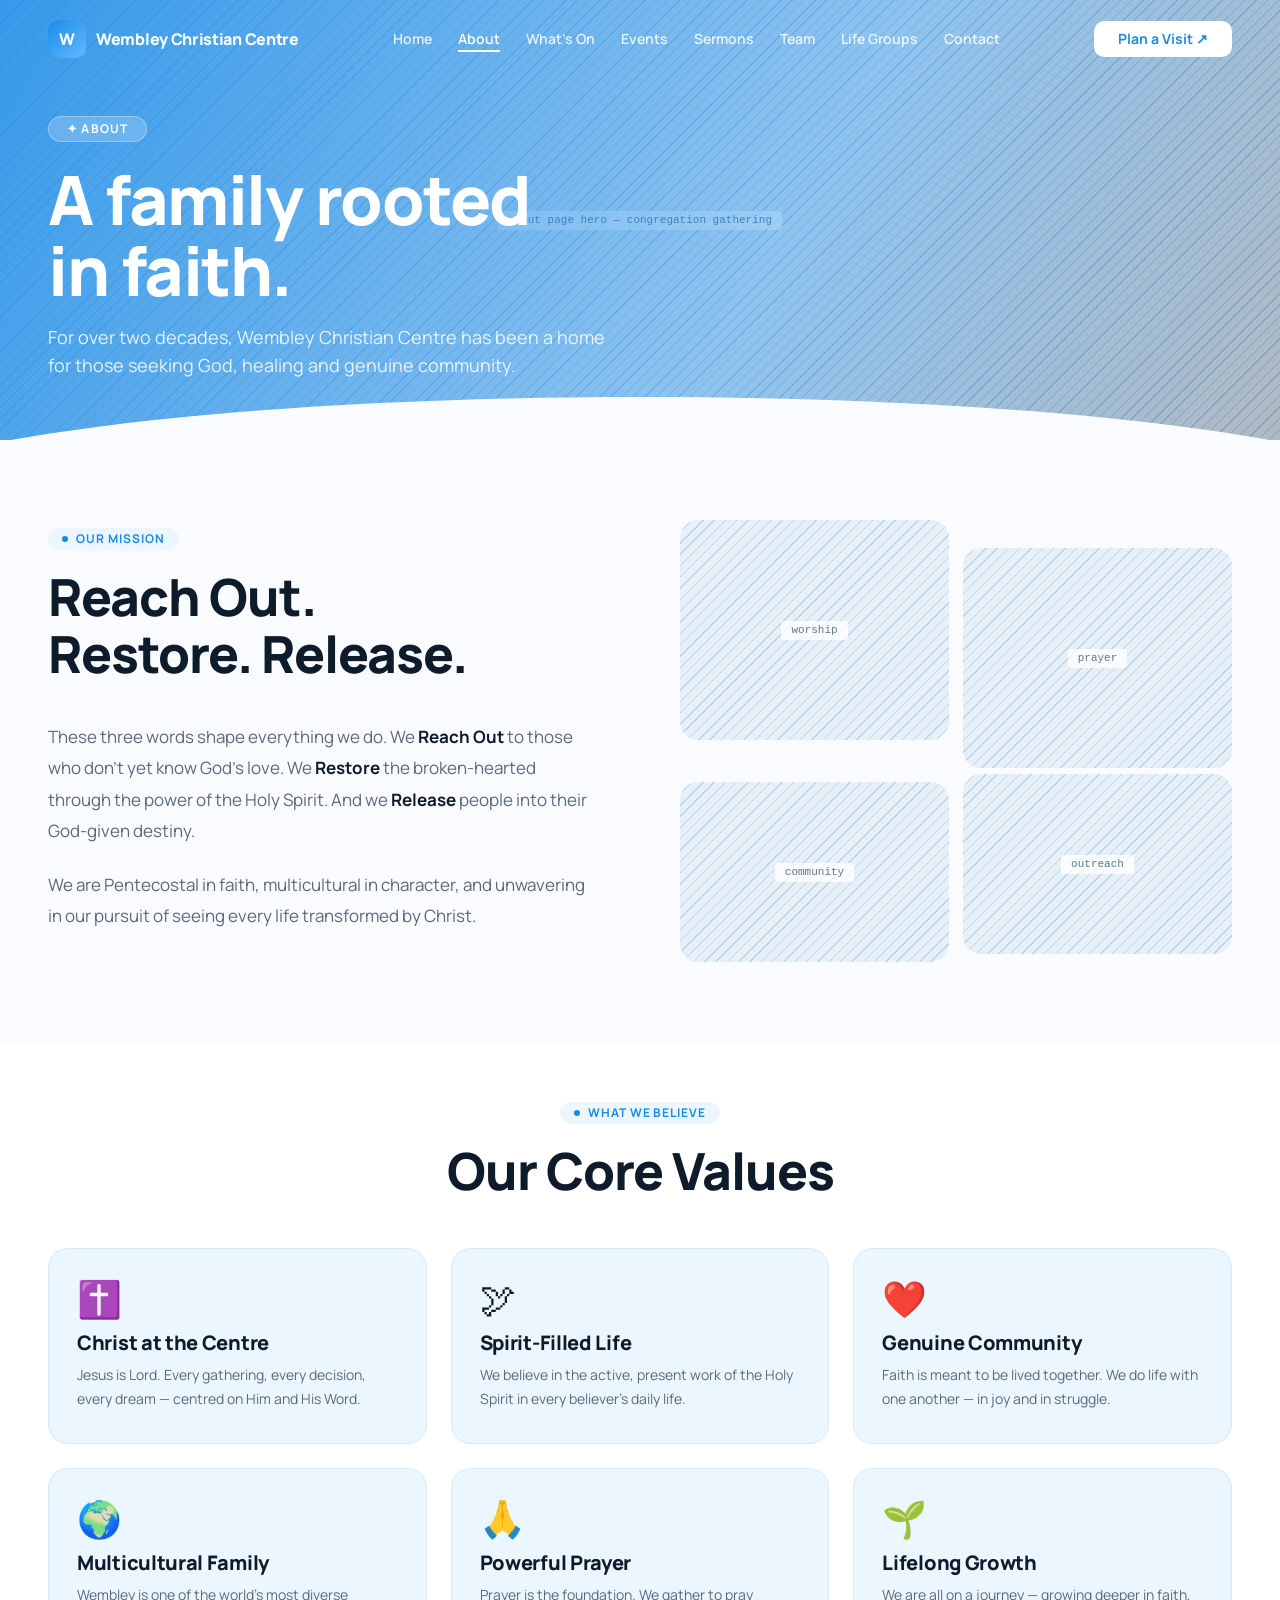
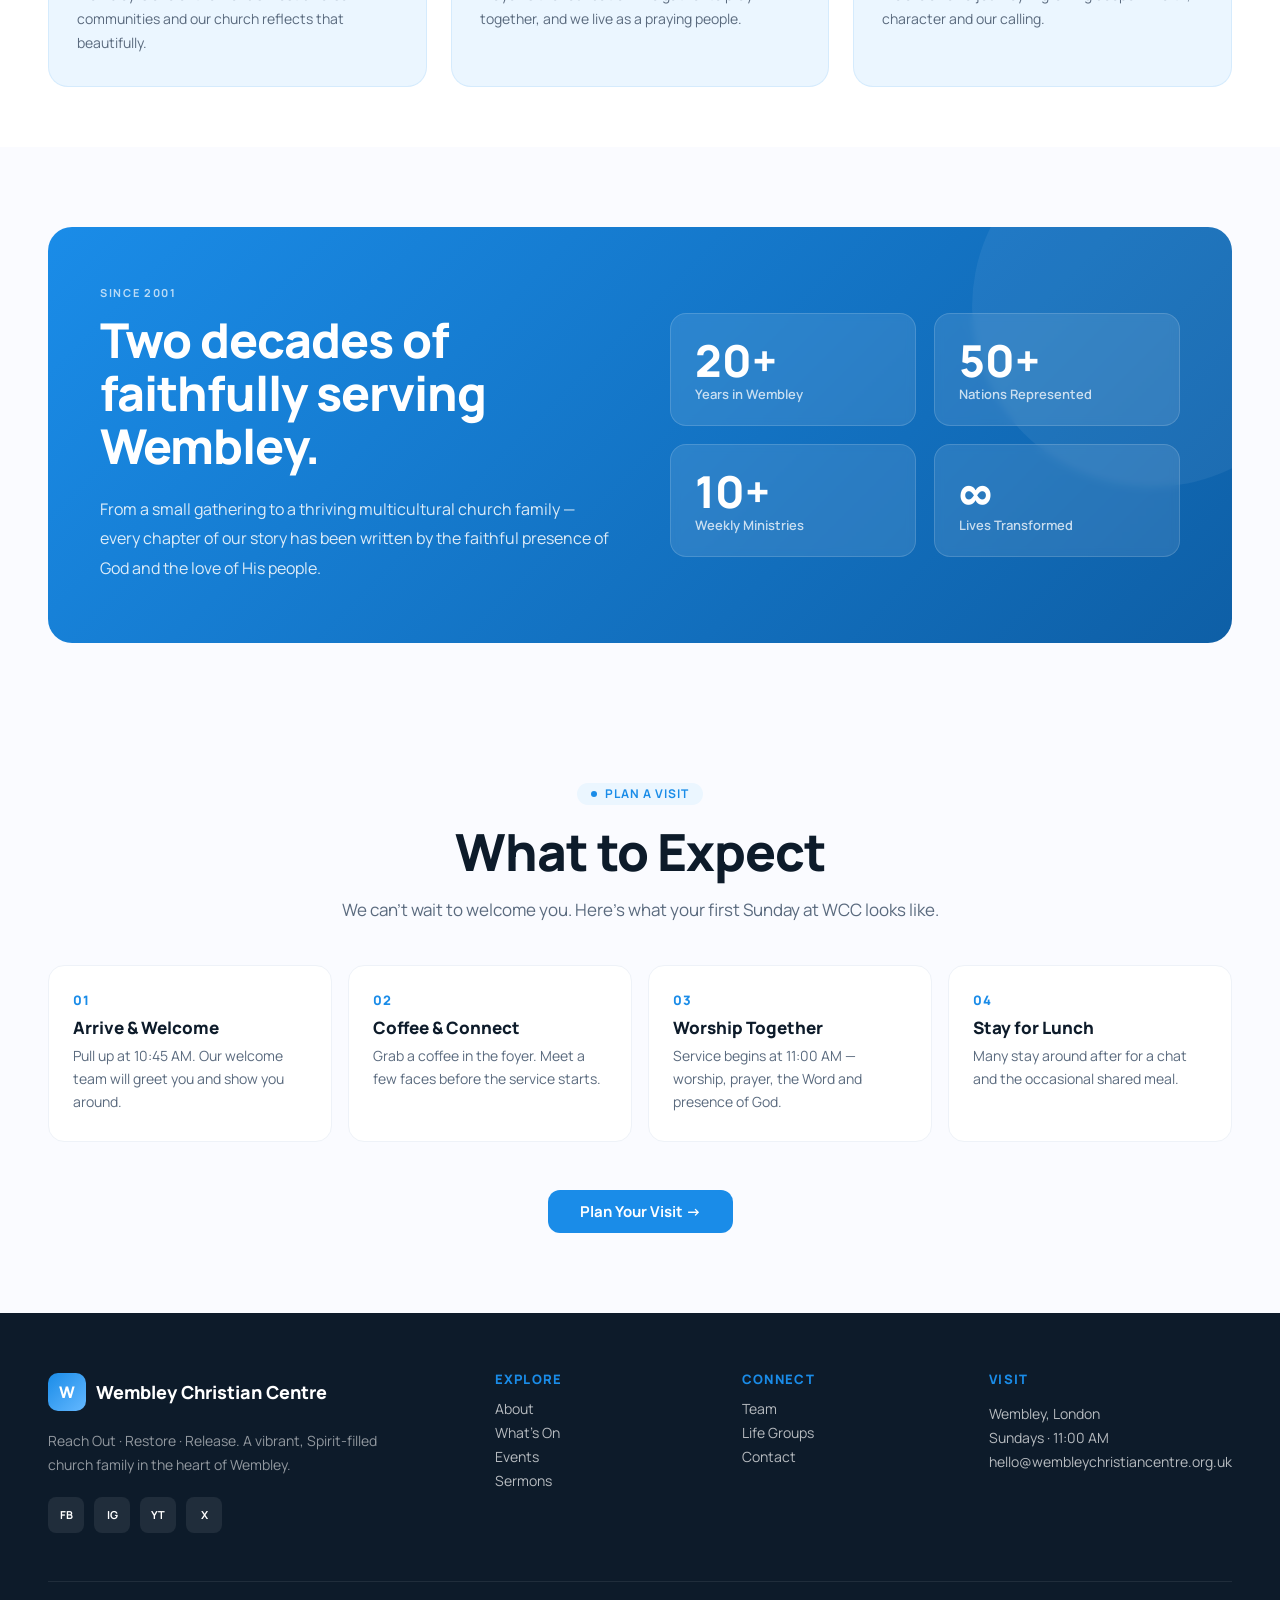
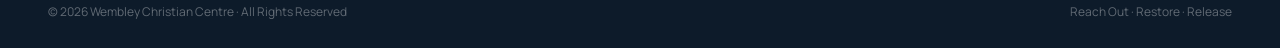
==== wcc-site/about.html @ 2cfce7b0 "Add full WCC website — 8-page static site (Design B Sunrise) Pure HTML/CSS implementation of the Wem" ====
<!DOCTYPE html>
<html lang="en">
<head>
  <meta charset="UTF-8">
  <meta name="viewport" content="width=device-width, initial-scale=1.0">
  <title>About — Wembley Christian Centre</title>
  <link rel="preconnect" href="https://fonts.googleapis.com">
  <link rel="preconnect" href="https://fonts.gstatic.com" crossorigin>
  <link href="https://fonts.googleapis.com/css2?family=Manrope:wght@300;400;500;600;700;800;900&display=swap" rel="stylesheet">
  <link rel="stylesheet" href="shared.css">
  <style>
    /* Mission */
    .mission { padding: 80px 48px; max-width: 1280px; margin: 0 auto; display: grid; grid-template-columns: 1fr 1fr; gap: 80px; align-items: center; }
    .mission__body { font-size: 17px; color: var(--muted); line-height: 1.85; margin-bottom: 22px; }
    .mission__body strong { color: var(--dark); }
    .mission__photos { display: grid; grid-template-columns: 1fr 1fr; gap: 14px; }

    /* Values */
    .values { padding: 60px 48px; background: #fff; }
    .values__inner { max-width: 1280px; margin: 0 auto; }
    .values__grid { display: grid; grid-template-columns: repeat(3, 1fr); gap: 24px; margin-top: 50px; }
    .value-card { background: var(--blue-soft); border-radius: 20px; padding: 32px 28px; border: 1px solid rgba(26,140,232,0.1); }
    .value-card__icon { font-size: 36px; margin-bottom: 16px; }
    .value-card__title { font-size: 20px; font-weight: 800; color: var(--dark); margin-bottom: 10px; letter-spacing: -0.3px; }
    .value-card__desc { font-size: 14px; color: var(--muted); line-height: 1.7; }

    /* Stats */
    .stats { padding: 80px 48px; max-width: 1280px; margin: 0 auto; }
    .stats__card {
      background: linear-gradient(135deg, var(--blue) 0%, var(--blue-dark) 100%);
      border-radius: 24px; padding: 60px 52px; color: #fff; position: relative; overflow: hidden;
    }
    .stats__card::before {
      content: ''; position: absolute; top: -100px; right: -100px;
      width: 360px; height: 360px; border-radius: 50%; background: rgba(255,255,255,0.06);
    }
    .stats__inner { position: relative; display: grid; grid-template-columns: 1fr 1fr; gap: 60px; align-items: center; }
    .stats__since { font-size: 11px; font-weight: 700; letter-spacing: 0.15em; text-transform: uppercase; opacity: 0.7; margin-bottom: 16px; }
    .stats__h2 { font-size: clamp(32px, 4vw, 48px); font-weight: 800; line-height: 1.1; letter-spacing: -1px; margin-bottom: 22px; }
    .stats__body { font-size: 16px; opacity: 0.85; line-height: 1.85; }
    .stats__grid { display: grid; grid-template-columns: 1fr 1fr; gap: 18px; }
    .stat-box { background: rgba(255,255,255,0.1); border-radius: 16px; padding: 24px; border: 1px solid rgba(255,255,255,0.15); backdrop-filter: blur(4px); }
    .stat-box__num { font-size: 44px; font-weight: 900; line-height: 1; margin-bottom: 6px; }
    .stat-box__label { font-size: 13px; opacity: 0.75; font-weight: 600; }

    /* What to Expect */
    .expect { padding: 60px 48px 80px; max-width: 1280px; margin: 0 auto; }
    .expect__grid { display: grid; grid-template-columns: repeat(4, 1fr); gap: 16px; margin-top: 40px; }
    .expect-card { background: #fff; border-radius: 16px; padding: 28px 24px; border: 1px solid #EEF2F8; }
    .expect-card__step { font-size: 13px; font-weight: 800; color: var(--blue); letter-spacing: 0.1em; margin-bottom: 12px; }
    .expect-card__title { font-size: 17px; font-weight: 800; color: var(--dark); margin-bottom: 8px; }
    .expect-card__desc { font-size: 14px; color: var(--muted); line-height: 1.65; }
    .expect__cta { text-align: center; margin-top: 48px; }

    @media (max-width: 1024px) {
      .mission { grid-template-columns: 1fr; gap: 48px; }
      .stats__inner { grid-template-columns: 1fr; gap: 40px; }
      .values__grid { grid-template-columns: 1fr 1fr; }
      .expect__grid { grid-template-columns: 1fr 1fr; }
    }
    @media (max-width: 768px) {
      .mission, .stats, .expect { padding: 48px 24px; }
      .values { padding: 48px 24px; }
      .values__grid { grid-template-columns: 1fr; }
      .stats__card { padding: 36px 28px; }
      .expect__grid { grid-template-columns: 1fr; }
    }
  </style>
</head>
<body>

<!-- PAGE HERO -->
<section class="page-hero">
  <div class="img-placeholder page-hero__bg" style="background-image: repeating-linear-gradient(135deg,#a8c8e6 0,#a8c8e6 1px,#dce8f3 0,#dce8f3 8px);">
    <span>about page hero — congregation gathering</span>
  </div>
  <div class="page-hero__overlay"></div>
  <nav class="nav">
    <a href="index.html" class="nav__logo">
      <div class="nav__logo-mark"><span>W</span></div>
      <span class="nav__logo-name">Wembley Christian Centre</span>
    </a>
    <ul class="nav__links">
      <li><a href="index.html">Home</a></li>
      <li><a href="about.html" class="active">About</a></li>
      <li><a href="services.html">What's On</a></li>
      <li><a href="events.html">Events</a></li>
      <li><a href="sermons.html">Sermons</a></li>
      <li><a href="team.html">Team</a></li>
      <li><a href="life-groups.html">Life Groups</a></li>
      <li><a href="contact.html">Contact</a></li>
    </ul>
    <a href="services.html" class="nav__cta">Plan a Visit ↗</a>
  </nav>
  <div class="page-hero__content">
    <div class="page-hero__badge">✦ About</div>
    <h1 class="page-hero__h1">A family rooted<br>in faith.</h1>
    <p class="page-hero__sub">For over two decades, Wembley Christian Centre has been a home for those seeking God, healing and genuine community.</p>
  </div>
  <div class="curve-divider">
    <svg viewBox="0 0 1280 60" preserveAspectRatio="none"><path d="M0,60 C320,0 960,0 1280,60 L1280,60 L0,60Z" fill="#FAFBFF"/></svg>
  </div>
</section>

<!-- MISSION -->
<section class="mission">
  <div>
    <div class="section-head">
      <div class="section-head__kicker">
        <div class="section-head__kicker-dot"></div>
        <span class="section-head__kicker-text">Our Mission</span>
      </div>
      <h2 class="section-head__h2">Reach Out.<br>Restore. Release.</h2>
    </div>
    <p class="mission__body">
      These three words shape everything we do. We <strong>Reach Out</strong> to those who don't yet know God's love. We <strong>Restore</strong> the broken-hearted through the power of the Holy Spirit. And we <strong>Release</strong> people into their God-given destiny.
    </p>
    <p class="mission__body">
      We are Pentecostal in faith, multicultural in character, and unwavering in our pursuit of seeing every life transformed by Christ.
    </p>
  </div>
  <div class="mission__photos">
    <div class="img-placeholder" style="height:220px;border-radius:18px;"><span>worship</span></div>
    <div class="img-placeholder" style="height:220px;border-radius:18px;margin-top:28px;"><span>prayer</span></div>
    <div class="img-placeholder" style="height:180px;border-radius:18px;"><span>community</span></div>
    <div class="img-placeholder" style="height:180px;border-radius:18px;margin-top:-8px;"><span>outreach</span></div>
  </div>
</section>

<!-- VALUES -->
<section class="values">
  <div class="values__inner">
    <div class="section-head section-head--center">
      <div class="section-head__kicker">
        <div class="section-head__kicker-dot"></div>
        <span class="section-head__kicker-text">What We Believe</span>
      </div>
      <h2 class="section-head__h2">Our Core Values</h2>
    </div>
    <div class="values__grid">
      <div class="value-card">
        <div class="value-card__icon">✝️</div>
        <div class="value-card__title">Christ at the Centre</div>
        <p class="value-card__desc">Jesus is Lord. Every gathering, every decision, every dream — centred on Him and His Word.</p>
      </div>
      <div class="value-card">
        <div class="value-card__icon">🕊</div>
        <div class="value-card__title">Spirit-Filled Life</div>
        <p class="value-card__desc">We believe in the active, present work of the Holy Spirit in every believer's daily life.</p>
      </div>
      <div class="value-card">
        <div class="value-card__icon">❤️</div>
        <div class="value-card__title">Genuine Community</div>
        <p class="value-card__desc">Faith is meant to be lived together. We do life with one another — in joy and in struggle.</p>
      </div>
      <div class="value-card">
        <div class="value-card__icon">🌍</div>
        <div class="value-card__title">Multicultural Family</div>
        <p class="value-card__desc">Wembley is one of the world's most diverse communities and our church reflects that beautifully.</p>
      </div>
      <div class="value-card">
        <div class="value-card__icon">🙏</div>
        <div class="value-card__title">Powerful Prayer</div>
        <p class="value-card__desc">Prayer is the foundation. We gather to pray together, and we live as a praying people.</p>
      </div>
      <div class="value-card">
        <div class="value-card__icon">🌱</div>
        <div class="value-card__title">Lifelong Growth</div>
        <p class="value-card__desc">We are all on a journey — growing deeper in faith, character and our calling.</p>
      </div>
    </div>
  </div>
</section>

<!-- STATS / HISTORY -->
<section class="stats">
  <div class="stats__card">
    <div class="stats__inner">
      <div>
        <div class="stats__since">Since 2001</div>
        <h2 class="stats__h2">Two decades of faithfully serving Wembley.</h2>
        <p class="stats__body">From a small gathering to a thriving multicultural church family — every chapter of our story has been written by the faithful presence of God and the love of His people.</p>
      </div>
      <div class="stats__grid">
        <div class="stat-box">
          <div class="stat-box__num">20+</div>
          <div class="stat-box__label">Years in Wembley</div>
        </div>
        <div class="stat-box">
          <div class="stat-box__num">50+</div>
          <div class="stat-box__label">Nations Represented</div>
        </div>
        <div class="stat-box">
          <div class="stat-box__num">10+</div>
          <div class="stat-box__label">Weekly Ministries</div>
        </div>
        <div class="stat-box">
          <div class="stat-box__num">∞</div>
          <div class="stat-box__label">Lives Transformed</div>
        </div>
      </div>
    </div>
  </div>
</section>

<!-- WHAT TO EXPECT -->
<section class="expect">
  <div class="section-head section-head--center">
    <div class="section-head__kicker">
      <div class="section-head__kicker-dot"></div>
      <span class="section-head__kicker-text">Plan a Visit</span>
    </div>
    <h2 class="section-head__h2">What to Expect</h2>
    <p class="section-head__subtitle">We can't wait to welcome you. Here's what your first Sunday at WCC looks like.</p>
  </div>
  <div class="expect__grid">
    <div class="expect-card">
      <div class="expect-card__step">01</div>
      <div class="expect-card__title">Arrive &amp; Welcome</div>
      <p class="expect-card__desc">Pull up at 10:45 AM. Our welcome team will greet you and show you around.</p>
    </div>
    <div class="expect-card">
      <div class="expect-card__step">02</div>
      <div class="expect-card__title">Coffee &amp; Connect</div>
      <p class="expect-card__desc">Grab a coffee in the foyer. Meet a few faces before the service starts.</p>
    </div>
    <div class="expect-card">
      <div class="expect-card__step">03</div>
      <div class="expect-card__title">Worship Together</div>
      <p class="expect-card__desc">Service begins at 11:00 AM — worship, prayer, the Word and presence of God.</p>
    </div>
    <div class="expect-card">
      <div class="expect-card__step">04</div>
      <div class="expect-card__title">Stay for Lunch</div>
      <p class="expect-card__desc">Many stay around after for a chat and the occasional shared meal.</p>
    </div>
  </div>
  <div class="expect__cta">
    <a href="contact.html" class="btn-blue" style="font-size:15px;padding:14px 32px;">Plan Your Visit →</a>
  </div>
</section>

<!-- FOOTER -->
<footer class="footer">
  <div class="footer__grid">
    <div>
      <div class="footer__logo">
        <div class="nav__logo-mark"><span>W</span></div>
        <div class="footer__brand">Wembley Christian Centre</div>
      </div>
      <p class="footer__tagline">Reach Out · Restore · Release. A vibrant, Spirit-filled church family in the heart of Wembley.</p>
      <div class="footer__socials">
        <a href="#" class="footer__social">FB</a>
        <a href="#" class="footer__social">IG</a>
        <a href="#" class="footer__social">YT</a>
        <a href="#" class="footer__social">X</a>
      </div>
    </div>
    <div>
      <div class="footer__col-title">Explore</div>
      <a href="about.html" class="footer__col-link">About</a>
      <a href="services.html" class="footer__col-link">What's On</a>
      <a href="events.html" class="footer__col-link">Events</a>
      <a href="sermons.html" class="footer__col-link">Sermons</a>
    </div>
    <div>
      <div class="footer__col-title">Connect</div>
      <a href="team.html" class="footer__col-link">Team</a>
      <a href="life-groups.html" class="footer__col-link">Life Groups</a>
      <a href="contact.html" class="footer__col-link">Contact</a>
    </div>
    <div>
      <div class="footer__col-title">Visit</div>
      <div class="footer__address">Wembley, London<br>Sundays · 11:00 AM<br>hello@wembleychristiancentre.org.uk</div>
    </div>
  </div>
  <div class="footer__bottom">
    <div class="footer__copy">© 2026 Wembley Christian Centre · All Rights Reserved</div>
    <div class="footer__copy">Reach Out · Restore · Release</div>
  </div>
</footer>

</body>
</html>
---- wcc-site/shared.css ----
/* WCC Shared Styles — Design B "Sunrise" */

:root {
  --blue:      #1A8CE8;
  --blue-dark: #0E5FA6;
  --blue-soft: #EBF6FF;
  --orange:    #F07D3A;
  --dark:      #0D1B2A;
  --muted:     #5A6A7E;
  --bg:        #FAFBFF;
  --font:      'Manrope', sans-serif;
}

*, *::before, *::after { margin: 0; padding: 0; box-sizing: border-box; }
html { scroll-behavior: smooth; }
body { background: var(--bg); font-family: var(--font); color: var(--dark); line-height: 1; }
a { color: inherit; text-decoration: none; }
img { display: block; width: 100%; }
input, textarea, select { font-family: inherit; }
input:focus, textarea:focus, select:focus { outline: 2px solid var(--blue); outline-offset: 0; }

/* ── Placeholder image ── */
.img-placeholder {
  width: 100%;
  background: repeating-linear-gradient(135deg, #b8d4ec 0, #b8d4ec 1px, #e8f0f7 0, #e8f0f7 8px);
  display: flex; align-items: center; justify-content: center;
}
.img-placeholder span {
  font-family: monospace; font-size: 11px; color: #5a7a95;
  background: rgba(255,255,255,0.78); padding: 4px 10px; border-radius: 3px;
  pointer-events: none;
}

/* ─────────────────────────────────
   NAV
───────────────────────────────── */
.nav {
  display: flex; justify-content: space-between; align-items: center;
  padding: 20px 48px;
  position: absolute; top: 0; left: 0; right: 0; z-index: 20;
}
.nav__logo { display: flex; align-items: center; gap: 10px; }
.nav__logo-mark {
  width: 38px; height: 38px; border-radius: 10px;
  background: linear-gradient(135deg, var(--blue), #64B8FF);
  display: flex; align-items: center; justify-content: center; flex-shrink: 0;
}
.nav__logo-mark span { color: #fff; font-weight: 900; font-size: 16px; }
.nav__logo-name { font-size: 16px; font-weight: 800; color: #fff; letter-spacing: -0.3px; }
.nav__links { display: flex; gap: 26px; list-style: none; font-size: 14px; font-weight: 600; }
.nav__links a { color: rgba(255,255,255,0.85); padding-bottom: 2px; border-bottom: 2px solid transparent; }
.nav__links a.active { color: #fff; border-bottom-color: #fff; }
.nav__cta {
  background: #fff; color: var(--blue); border-radius: 10px; padding: 11px 24px;
  font-weight: 700; font-size: 14px; white-space: nowrap; display: inline-block;
}

/* ─────────────────────────────────
   PAGE HERO (non-home pages)
───────────────────────────────── */
.page-hero { position: relative; height: 440px; overflow: hidden; }
.page-hero__bg { position: absolute; inset: 0; height: 100%; }
.page-hero__overlay {
  position: absolute; inset: 0;
  background: linear-gradient(120deg, rgba(26,140,232,0.85) 0%, rgba(26,140,232,0.4) 60%, rgba(0,0,0,0.2) 100%);
}
.page-hero__content {
  position: absolute; inset: 0;
  padding: 96px 48px 40px;
  display: flex; flex-direction: column; justify-content: center;
}
.page-hero__badge {
  background: rgba(255,255,255,0.2); backdrop-filter: blur(8px);
  border-radius: 40px; padding: 6px 18px; width: fit-content; margin-bottom: 22px;
  border: 1px solid rgba(255,255,255,0.3);
  font-size: 12px; font-weight: 700; color: #fff; letter-spacing: 0.1em; text-transform: uppercase;
}
.page-hero__h1 {
  font-size: clamp(40px, 5.5vw, 68px); font-weight: 900; color: #fff;
  line-height: 1.05; letter-spacing: -1.5px; margin-bottom: 16px; max-width: 720px;
}
.page-hero__sub {
  font-size: 18px; color: rgba(255,255,255,0.85); line-height: 1.6; max-width: 560px;
}

/* ─────────────────────────────────
   CURVE DIVIDER
───────────────────────────────── */
.curve-divider { position: absolute; bottom: -2px; left: 0; right: 0; }
.curve-divider svg { width: 100%; height: 60px; display: block; }

/* ─────────────────────────────────
   SECTION HEAD
───────────────────────────────── */
.section-head { margin-bottom: 40px; }
.section-head--center { text-align: center; }
.section-head__kicker {
  display: inline-flex; align-items: center; gap: 8px;
  background: var(--blue-soft); border-radius: 40px; padding: 5px 14px; margin-bottom: 18px;
}
.section-head__kicker-dot { width: 6px; height: 6px; border-radius: 50%; background: var(--blue); }
.section-head__kicker-text {
  font-size: 12px; font-weight: 700; color: var(--blue); letter-spacing: 0.08em; text-transform: uppercase;
}
.section-head__h2 {
  font-size: clamp(32px, 4vw, 52px); font-weight: 800;
  line-height: 1.1; letter-spacing: -1px; color: var(--dark);
}
.section-head__subtitle {
  font-size: 17px; color: var(--muted); line-height: 1.7; max-width: 600px; margin-top: 16px;
}
.section-head--center .section-head__subtitle { margin-left: auto; margin-right: auto; }

/* ─────────────────────────────────
   BUTTONS
───────────────────────────────── */
.btn-blue {
  background: var(--blue); color: #fff; border-radius: 12px; padding: 14px 30px;
  font-family: var(--font); font-weight: 700; font-size: 14px; display: inline-block; cursor: pointer;
  border: none;
}
.btn-blue:hover { background: var(--blue-dark); }
.btn-white {
  background: #fff; color: var(--blue); border-radius: 12px; padding: 16px 34px;
  font-family: var(--font); font-weight: 800; font-size: 15px; display: inline-block; cursor: pointer;
}
.btn-ghost {
  background: rgba(255,255,255,0.12); color: #fff;
  border: 1.5px solid rgba(255,255,255,0.4); border-radius: 12px; padding: 16px 30px;
  font-family: var(--font); font-weight: 700; font-size: 15px;
  backdrop-filter: blur(6px); display: inline-block; cursor: pointer;
}
.btn-outline {
  background: #fff; color: var(--blue);
  border: 1.5px solid rgba(26,140,232,0.3); border-radius: 12px; padding: 14px 28px;
  font-family: var(--font); font-weight: 700; font-size: 14px; display: inline-block; cursor: pointer;
}
.btn-soft {
  background: var(--blue-soft); color: var(--blue); border: none; border-radius: 12px;
  padding: 13px 24px; font-family: var(--font); font-weight: 700; font-size: 14px;
  display: inline-block; cursor: pointer;
}

/* ─────────────────────────────────
   FOOTER
───────────────────────────────── */
.footer { background: var(--dark); color: #fff; padding: 60px 48px 30px; }
.footer__grid {
  display: grid; grid-template-columns: 2fr 1fr 1fr 1fr; gap: 48px; margin-bottom: 48px;
}
.footer__logo { display: flex; align-items: center; gap: 10px; margin-bottom: 18px; }
.footer__brand { font-size: 18px; font-weight: 800; }
.footer__tagline {
  font-size: 14px; color: rgba(255,255,255,0.55); line-height: 1.7; max-width: 360px; margin-bottom: 20px;
}
.footer__socials { display: flex; gap: 10px; }
.footer__social {
  width: 36px; height: 36px; border-radius: 8px; background: rgba(255,255,255,0.08);
  display: flex; align-items: center; justify-content: center;
  font-size: 11px; font-weight: 700; cursor: pointer; color: #fff;
}
.footer__social:hover { background: rgba(255,255,255,0.16); }
.footer__col-title {
  font-size: 13px; font-weight: 800; letter-spacing: 0.1em;
  text-transform: uppercase; color: var(--blue); margin-bottom: 16px;
}
.footer__col-link { display: block; font-size: 14px; color: rgba(255,255,255,0.7); margin-bottom: 10px; }
.footer__col-link:hover { color: #fff; }
.footer__address { font-size: 14px; color: rgba(255,255,255,0.7); line-height: 1.7; }
.footer__bottom {
  border-top: 1px solid rgba(255,255,255,0.08); padding-top: 24px;
  display: flex; justify-content: space-between; align-items: center;
}
.footer__copy { font-size: 12px; color: rgba(255,255,255,0.35); }

/* ─────────────────────────────────
   PILL FILTER BUTTONS
───────────────────────────────── */
.filter-bar { display: flex; gap: 10px; flex-wrap: wrap; }
.filter-btn {
  background: #fff; color: var(--muted);
  border: 1.5px solid #E0E8F2; border-radius: 50px;
  padding: 9px 20px; font-family: var(--font); font-weight: 700; font-size: 13px; cursor: pointer;
  transition: all 0.15s;
}
.filter-btn.active, .filter-btn:hover {
  background: var(--blue); color: #fff; border-color: var(--blue);
}

/* ─────────────────────────────────
   RESPONSIVE
───────────────────────────────── */
@media (max-width: 1024px) {
  .footer__grid { grid-template-columns: 1fr 1fr; gap: 32px; }
}
@media (max-width: 768px) {
  .nav { padding: 16px 24px; }
  .nav__links, .nav__cta { display: none; }
  .page-hero { height: 380px; }
  .page-hero__content { padding: 80px 24px 32px; }
  .footer { padding: 48px 24px 24px; }
  .footer__grid { grid-template-columns: 1fr; gap: 28px; }
  .footer__bottom { flex-direction: column; gap: 8px; text-align: center; }
}
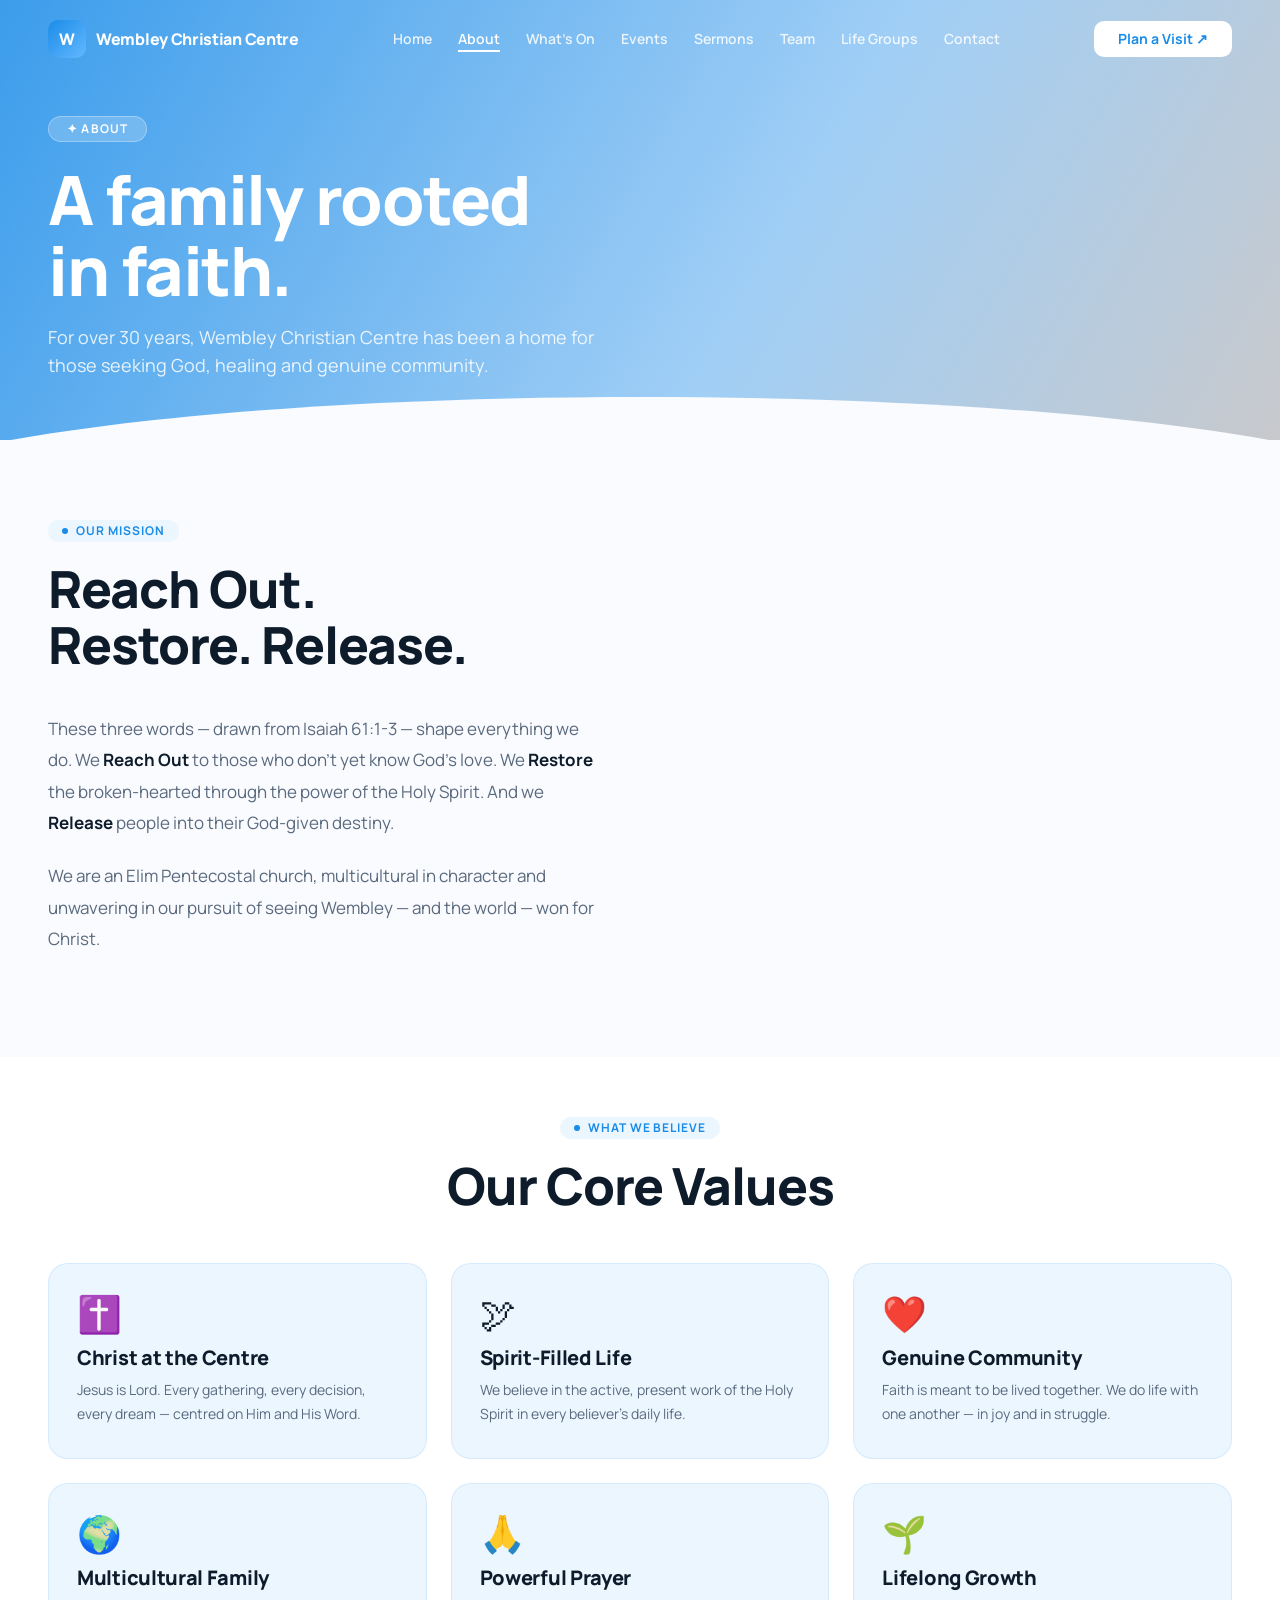
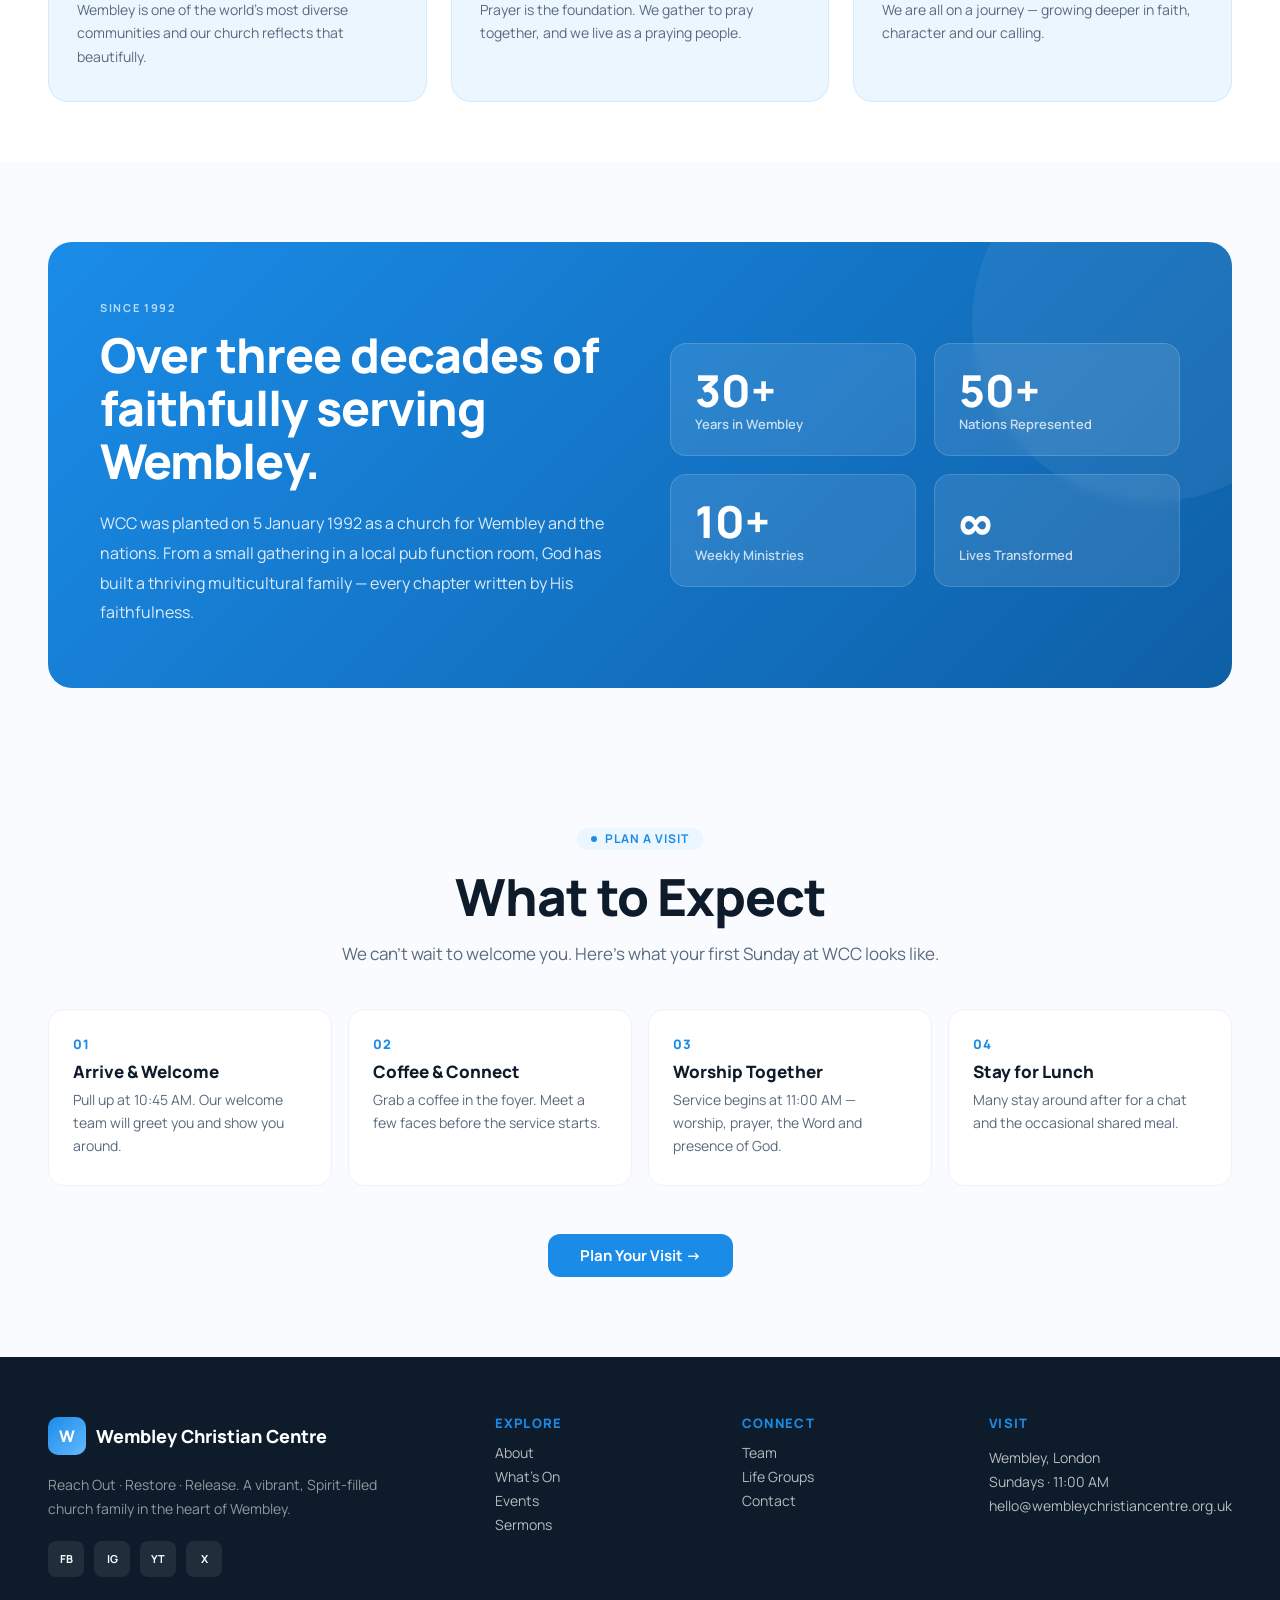
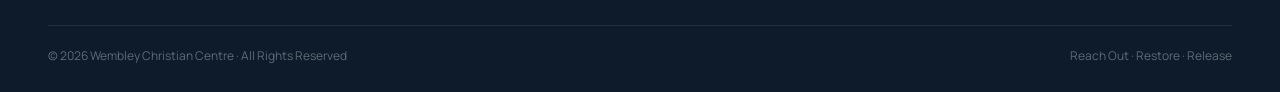
==== commit ba1dfd27: "Replace all placeholder content with real WCC images and text - Swap in real photos from wembleychri" ====
--- a/wcc-site/about.html
+++ b/wcc-site/about.html
@@ -71,9 +71,7 @@
 
 <!-- PAGE HERO -->
 <section class="page-hero">
-  <div class="img-placeholder page-hero__bg" style="background-image: repeating-linear-gradient(135deg,#a8c8e6 0,#a8c8e6 1px,#dce8f3 0,#dce8f3 8px);">
-    <span>about page hero — congregation gathering</span>
-  </div>
+  <div class="page-hero__bg" style="background:url('http://wembleychristiancentre.org.uk/wp-content/uploads/2015/01/restore2.png') center/cover no-repeat;"></div>
   <div class="page-hero__overlay"></div>
   <nav class="nav">
     <a href="index.html" class="nav__logo">
@@ -95,7 +93,7 @@
   <div class="page-hero__content">
     <div class="page-hero__badge">✦ About</div>
     <h1 class="page-hero__h1">A family rooted<br>in faith.</h1>
-    <p class="page-hero__sub">For over two decades, Wembley Christian Centre has been a home for those seeking God, healing and genuine community.</p>
+    <p class="page-hero__sub">For over 30 years, Wembley Christian Centre has been a home for those seeking God, healing and genuine community.</p>
   </div>
   <div class="curve-divider">
     <svg viewBox="0 0 1280 60" preserveAspectRatio="none"><path d="M0,60 C320,0 960,0 1280,60 L1280,60 L0,60Z" fill="#FAFBFF"/></svg>
@@ -113,17 +111,17 @@
       <h2 class="section-head__h2">Reach Out.<br>Restore. Release.</h2>
     </div>
     <p class="mission__body">
-      These three words shape everything we do. We <strong>Reach Out</strong> to those who don't yet know God's love. We <strong>Restore</strong> the broken-hearted through the power of the Holy Spirit. And we <strong>Release</strong> people into their God-given destiny.
+      These three words — drawn from Isaiah 61:1-3 — shape everything we do. We <strong>Reach Out</strong> to those who don't yet know God's love. We <strong>Restore</strong> the broken-hearted through the power of the Holy Spirit. And we <strong>Release</strong> people into their God-given destiny.
     </p>
     <p class="mission__body">
-      We are Pentecostal in faith, multicultural in character, and unwavering in our pursuit of seeing every life transformed by Christ.
+      We are an Elim Pentecostal church, multicultural in character and unwavering in our pursuit of seeing Wembley — and the world — won for Christ.
     </p>
   </div>
   <div class="mission__photos">
-    <div class="img-placeholder" style="height:220px;border-radius:18px;"><span>worship</span></div>
-    <div class="img-placeholder" style="height:220px;border-radius:18px;margin-top:28px;"><span>prayer</span></div>
-    <div class="img-placeholder" style="height:180px;border-radius:18px;"><span>community</span></div>
-    <div class="img-placeholder" style="height:180px;border-radius:18px;margin-top:-8px;"><span>outreach</span></div>
+    <div style="height:220px;border-radius:18px;background:url('http://wembleychristiancentre.org.uk/wp-content/uploads/2014/11/Reach-Out.png') center/cover no-repeat;"></div>
+    <div style="height:220px;border-radius:18px;margin-top:28px;background:url('http://wembleychristiancentre.org.uk/wp-content/uploads/2015/04/prayer-f11-250x347.jpg') center/cover no-repeat;"></div>
+    <div style="height:180px;border-radius:18px;background:url('http://wembleychristiancentre.org.uk/wp-content/uploads/2017/06/jf.jpg') center/cover no-repeat;"></div>
+    <div style="height:180px;border-radius:18px;margin-top:-8px;background:url('http://wembleychristiancentre.org.uk/wp-content/uploads/2014/11/wembley11.png') center/cover no-repeat;"></div>
   </div>
 </section>
 
@@ -177,13 +175,13 @@
   <div class="stats__card">
     <div class="stats__inner">
       <div>
-        <div class="stats__since">Since 2001</div>
-        <h2 class="stats__h2">Two decades of faithfully serving Wembley.</h2>
-        <p class="stats__body">From a small gathering to a thriving multicultural church family — every chapter of our story has been written by the faithful presence of God and the love of His people.</p>
+        <div class="stats__since">Since 1992</div>
+        <h2 class="stats__h2">Over three decades of faithfully serving Wembley.</h2>
+        <p class="stats__body">WCC was planted on 5 January 1992 as a church for Wembley and the nations. From a small gathering in a local pub function room, God has built a thriving multicultural family — every chapter written by His faithfulness.</p>
       </div>
       <div class="stats__grid">
         <div class="stat-box">
-          <div class="stat-box__num">20+</div>
+          <div class="stat-box__num">30+</div>
           <div class="stat-box__label">Years in Wembley</div>
         </div>
         <div class="stat-box">
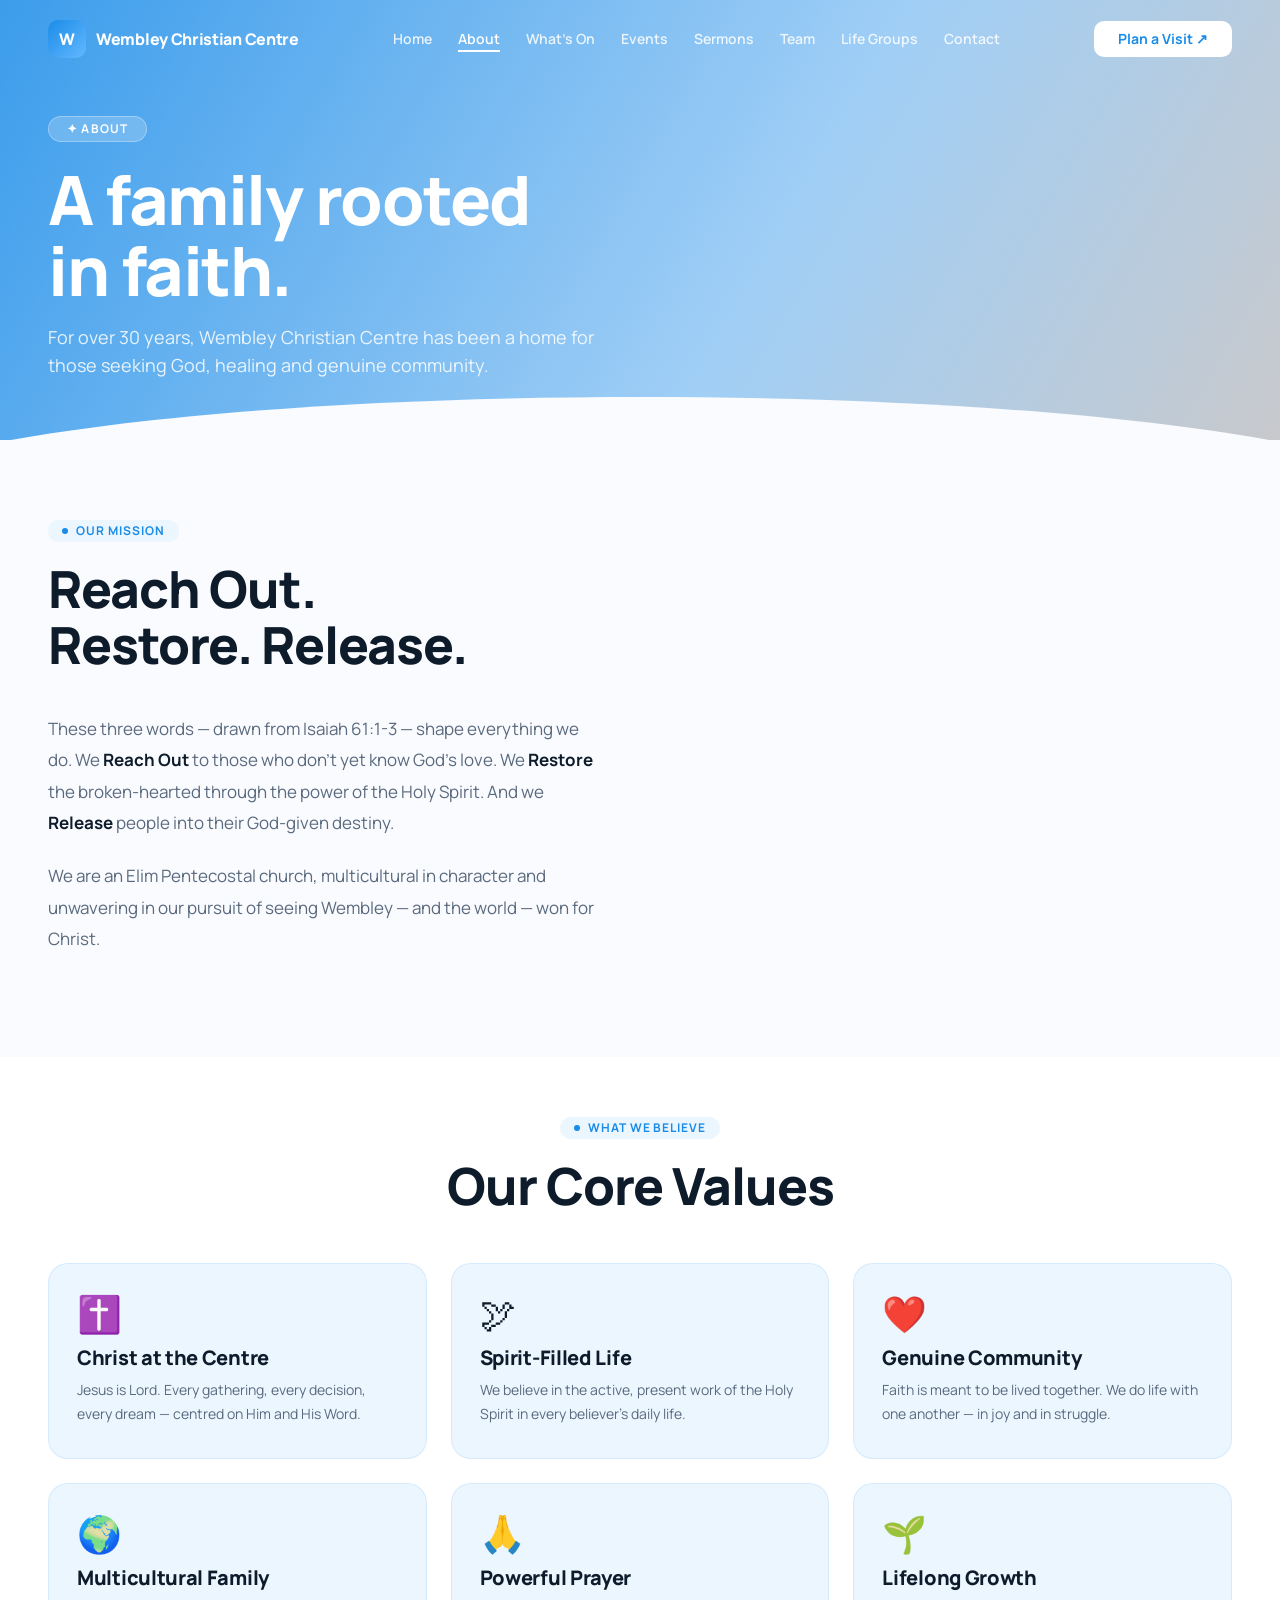
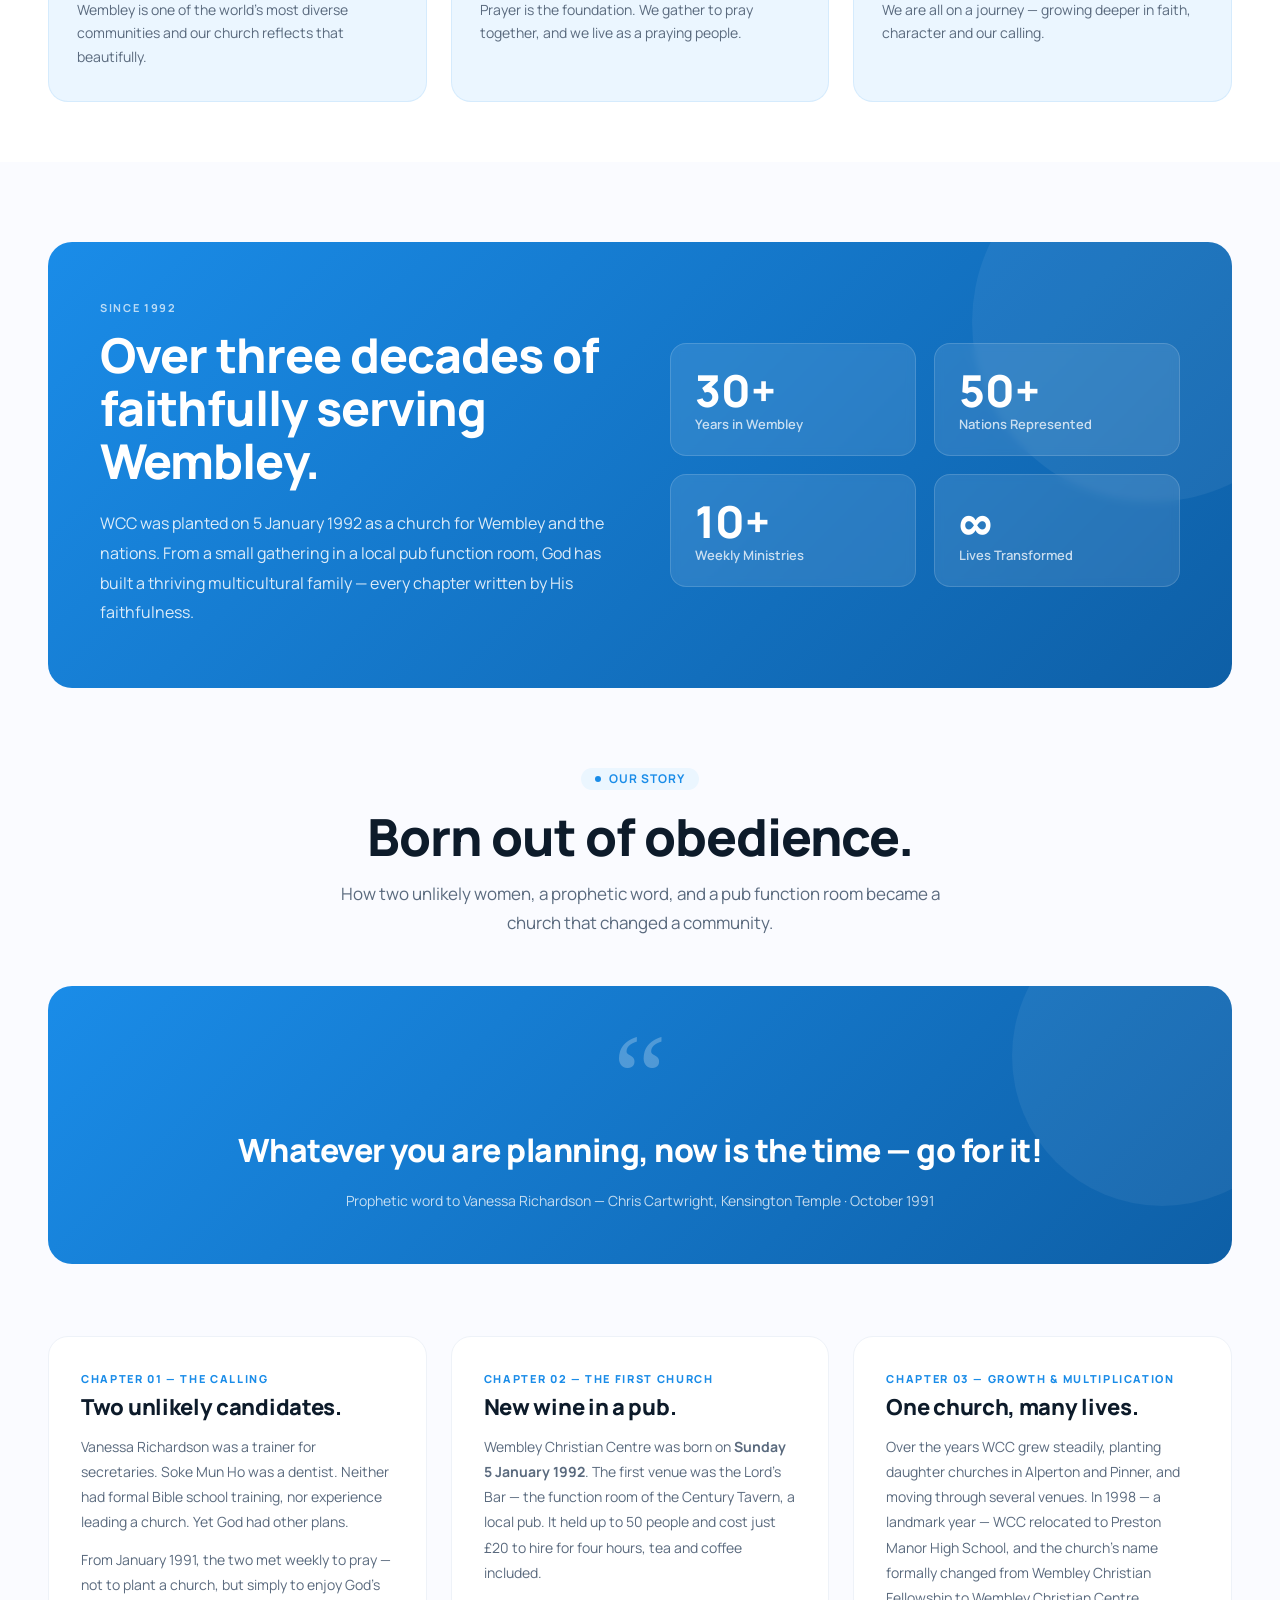
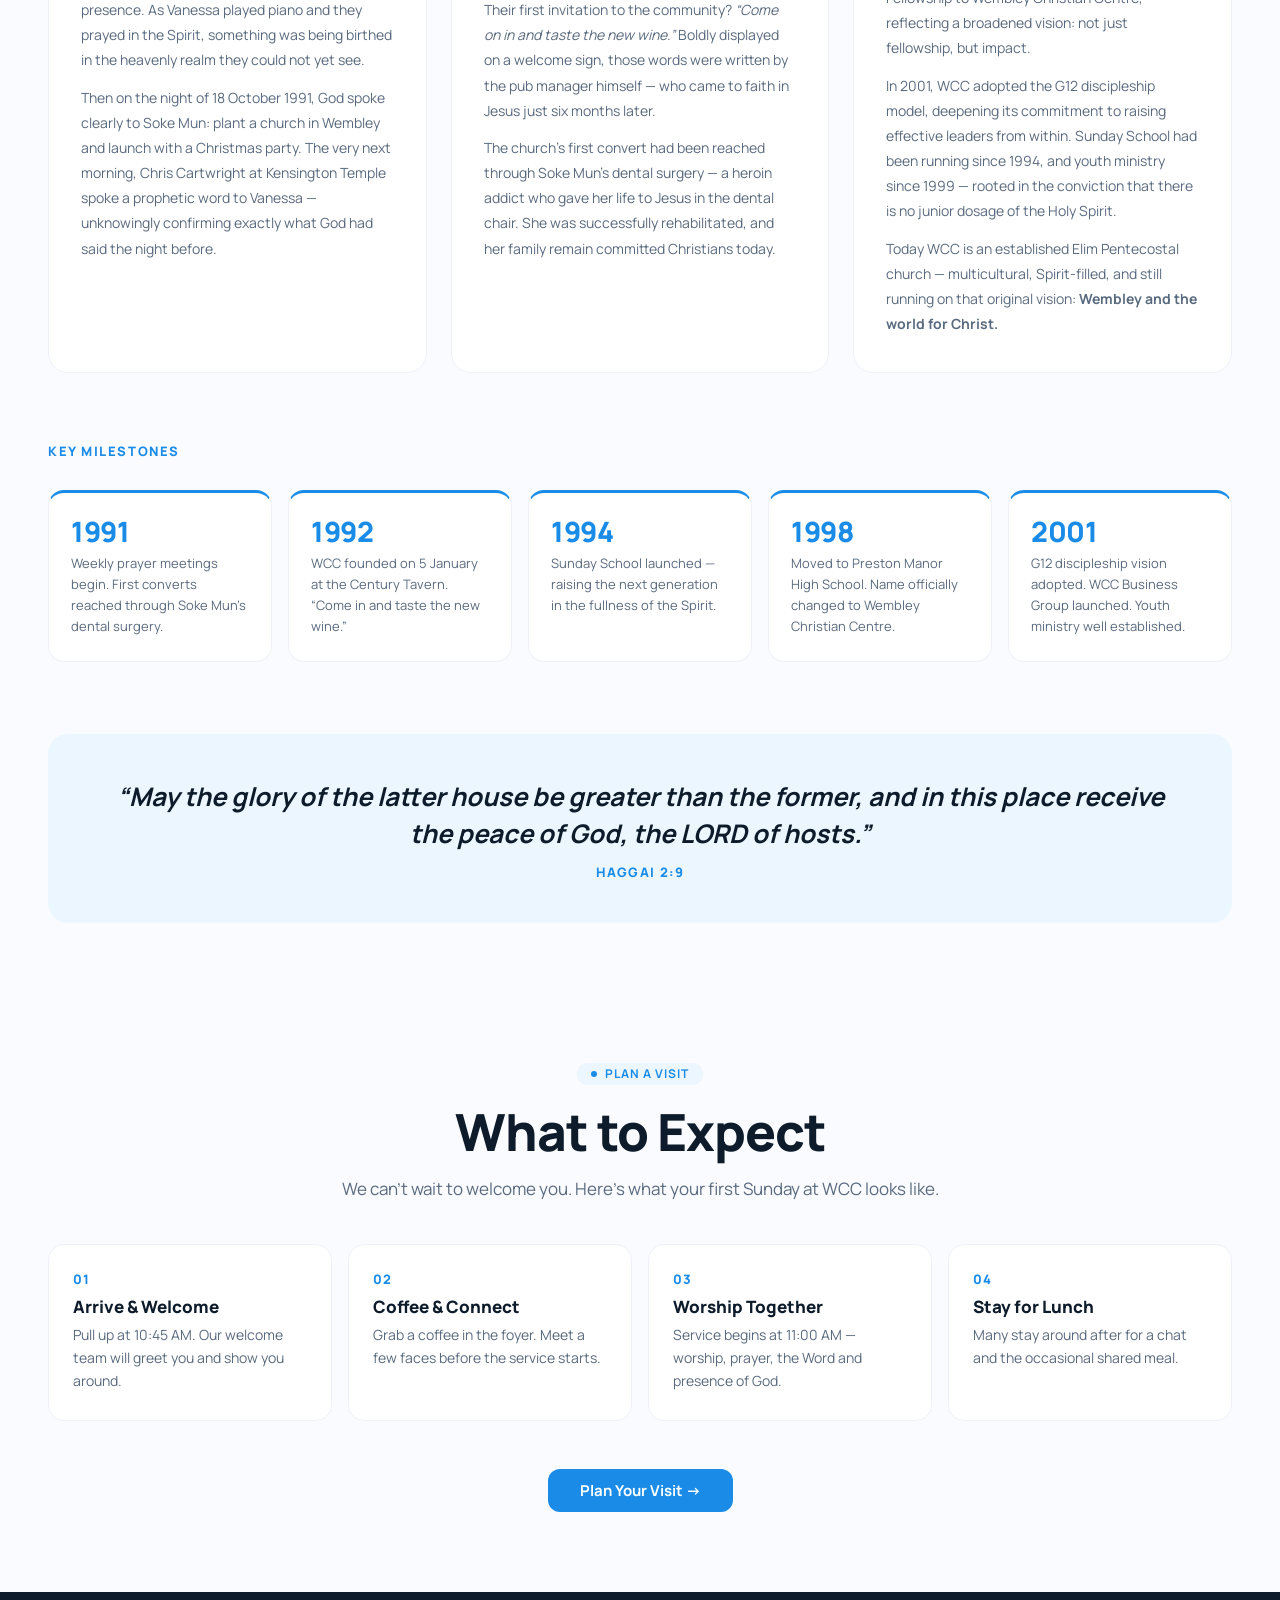
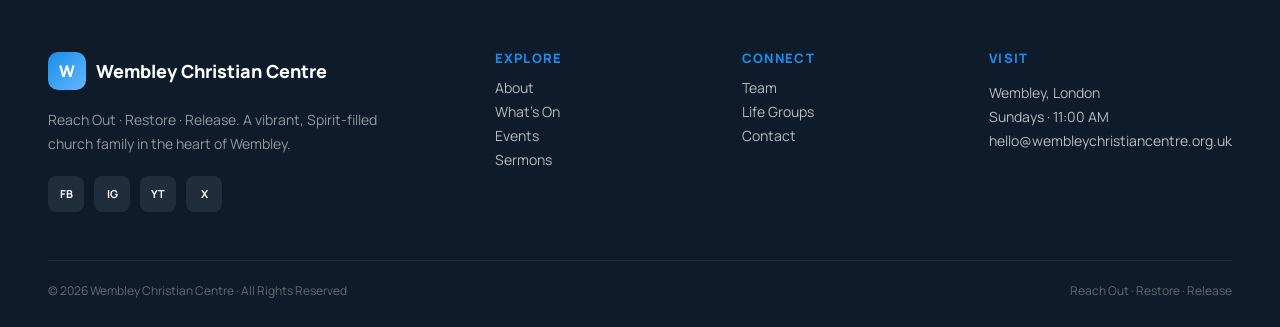
==== commit d2c39d08: "Add Our Story section to About page with real WCC history - Full-width prophetic word pull quote (Ch" ====
--- a/wcc-site/about.html
+++ b/wcc-site/about.html
@@ -65,13 +65,55 @@
       .stats__card { padding: 36px 28px; }
       .expect__grid { grid-template-columns: 1fr; }
     }
+
+    /* Our Story */
+    .our-story { padding: 0 48px 0; max-width: 1280px; margin: 0 auto; }
+
+    /* Pull quote */
+    .story-quote { background: linear-gradient(135deg, var(--blue), var(--blue-dark)); border-radius: 24px; padding: 56px 60px; color: #fff; text-align: center; margin-bottom: 72px; position: relative; overflow: hidden; }
+    .story-quote::before { content: ''; position: absolute; top: -80px; right: -80px; width: 300px; height: 300px; border-radius: 50%; background: rgba(255,255,255,0.06); }
+    .story-quote__mark { font-size: 120px; line-height: 0.6; opacity: 0.25; font-family: Georgia, serif; margin-bottom: 16px; display: block; }
+    .story-quote__text { font-size: clamp(22px, 2.8vw, 32px); font-weight: 800; line-height: 1.25; letter-spacing: -0.5px; margin-bottom: 22px; position: relative; }
+    .story-quote__cite { font-size: 14px; opacity: 0.75; font-style: normal; }
+
+    /* Chapters */
+    .story-chapters { display: grid; grid-template-columns: repeat(3, 1fr); gap: 24px; margin-bottom: 72px; }
+    .story-chapter { background: #fff; border-radius: 20px; padding: 36px 32px; border: 1px solid #EEF2F8; }
+    .story-chapter__num { font-size: 11px; font-weight: 800; color: var(--blue); letter-spacing: 0.15em; text-transform: uppercase; margin-bottom: 12px; }
+    .story-chapter__head { font-size: 22px; font-weight: 800; color: var(--dark); margin-bottom: 16px; letter-spacing: -0.3px; }
+    .story-chapter__body { font-size: 14px; color: var(--muted); line-height: 1.8; }
+    .story-chapter__body + .story-chapter__body { margin-top: 12px; }
+
+    /* Milestones */
+    .story-milestones { margin-bottom: 72px; }
+    .story-milestones__head { font-size: 13px; font-weight: 800; color: var(--blue); letter-spacing: 0.12em; text-transform: uppercase; margin-bottom: 32px; }
+    .milestones-grid { display: grid; grid-template-columns: repeat(5, 1fr); gap: 16px; }
+    .milestone { background: #fff; border-radius: 16px; padding: 24px 22px; border: 1px solid #EEF2F8; border-top: 3px solid var(--blue); }
+    .milestone__year { font-size: 28px; font-weight: 900; color: var(--blue); letter-spacing: -0.5px; margin-bottom: 8px; }
+    .milestone__text { font-size: 13px; color: var(--muted); line-height: 1.6; }
+
+    /* Closing scripture */
+    .story-scripture { background: var(--blue-soft); border-radius: 20px; padding: 44px 52px; text-align: center; margin-bottom: 80px; }
+    .story-scripture__text { font-size: clamp(18px, 2vw, 26px); font-weight: 700; color: var(--dark); line-height: 1.45; margin-bottom: 14px; font-style: italic; }
+    .story-scripture__ref { font-size: 13px; font-weight: 800; color: var(--blue); letter-spacing: 0.1em; text-transform: uppercase; }
+
+    @media (max-width: 1024px) {
+      .story-chapters { grid-template-columns: 1fr; }
+      .milestones-grid { grid-template-columns: 1fr 1fr; }
+    }
+    @media (max-width: 768px) {
+      .our-story { padding: 0 24px; }
+      .story-quote { padding: 40px 28px; }
+      .milestones-grid { grid-template-columns: 1fr 1fr; }
+      .story-scripture { padding: 36px 24px; }
+    }
   </style>
 </head>
 <body>
 
 <!-- PAGE HERO -->
 <section class="page-hero">
-  <div class="page-hero__bg" style="background:url('http://wembleychristiancentre.org.uk/wp-content/uploads/2015/01/restore2.png') center/cover no-repeat;"></div>
+  <div class="page-hero__bg" style="background:url('https://wembleychristiancentre.org.uk/wp-content/uploads/2015/01/restore2.png') center/cover no-repeat;"></div>
   <div class="page-hero__overlay"></div>
   <nav class="nav">
     <a href="index.html" class="nav__logo">
@@ -118,10 +160,10 @@
     </p>
   </div>
   <div class="mission__photos">
-    <div style="height:220px;border-radius:18px;background:url('http://wembleychristiancentre.org.uk/wp-content/uploads/2014/11/Reach-Out.png') center/cover no-repeat;"></div>
-    <div style="height:220px;border-radius:18px;margin-top:28px;background:url('http://wembleychristiancentre.org.uk/wp-content/uploads/2015/04/prayer-f11-250x347.jpg') center/cover no-repeat;"></div>
-    <div style="height:180px;border-radius:18px;background:url('http://wembleychristiancentre.org.uk/wp-content/uploads/2017/06/jf.jpg') center/cover no-repeat;"></div>
-    <div style="height:180px;border-radius:18px;margin-top:-8px;background:url('http://wembleychristiancentre.org.uk/wp-content/uploads/2014/11/wembley11.png') center/cover no-repeat;"></div>
+    <div style="height:220px;border-radius:18px;background:url('https://wembleychristiancentre.org.uk/wp-content/uploads/2014/11/Reach-Out.png') center/cover no-repeat;"></div>
+    <div style="height:220px;border-radius:18px;margin-top:28px;background:url('https://wembleychristiancentre.org.uk/wp-content/uploads/2015/04/prayer-f11-250x347.jpg') center/cover no-repeat;"></div>
+    <div style="height:180px;border-radius:18px;background:url('https://wembleychristiancentre.org.uk/wp-content/uploads/2017/06/jf.jpg') center/cover no-repeat;"></div>
+    <div style="height:180px;border-radius:18px;margin-top:-8px;background:url('https://wembleychristiancentre.org.uk/wp-content/uploads/2014/11/wembley11.png') center/cover no-repeat;"></div>
   </div>
 </section>
 
@@ -201,6 +243,86 @@
   </div>
 </section>
 
+
+<!-- OUR STORY -->
+<section class="our-story">
+
+  <div class="section-head section-head--center" style="margin-bottom:48px;">
+    <div class="section-head__kicker">
+      <div class="section-head__kicker-dot"></div>
+      <span class="section-head__kicker-text">Our Story</span>
+    </div>
+    <h2 class="section-head__h2">Born out of obedience.</h2>
+    <p class="section-head__subtitle">How two unlikely women, a prophetic word, and a pub function room became a church that changed a community.</p>
+  </div>
+
+  <div class="story-quote">
+    <span class="story-quote__mark">&ldquo;</span>
+    <blockquote class="story-quote__text">Whatever you are planning, now is the time &mdash; go for it!</blockquote>
+    <cite class="story-quote__cite">Prophetic word to Vanessa Richardson &mdash; Chris Cartwright, Kensington Temple &middot; October 1991</cite>
+  </div>
+
+  <div class="story-chapters">
+
+    <div class="story-chapter">
+      <div class="story-chapter__num">Chapter 01 &mdash; The Calling</div>
+      <div class="story-chapter__head">Two unlikely candidates.</div>
+      <p class="story-chapter__body">Vanessa Richardson was a trainer for secretaries. Soke Mun Ho was a dentist. Neither had formal Bible school training, nor experience leading a church. Yet God had other plans.</p>
+      <p class="story-chapter__body">From January 1991, the two met weekly to pray &mdash; not to plant a church, but simply to enjoy God&rsquo;s presence. As Vanessa played piano and they prayed in the Spirit, something was being birthed in the heavenly realm they could not yet see.</p>
+      <p class="story-chapter__body">Then on the night of 18 October 1991, God spoke clearly to Soke Mun: plant a church in Wembley and launch with a Christmas party. The very next morning, Chris Cartwright at Kensington Temple spoke a prophetic word to Vanessa &mdash; unknowingly confirming exactly what God had said the night before.</p>
+    </div>
+
+    <div class="story-chapter">
+      <div class="story-chapter__num">Chapter 02 &mdash; The First Church</div>
+      <div class="story-chapter__head">New wine in a pub.</div>
+      <p class="story-chapter__body">Wembley Christian Centre was born on <strong>Sunday 5 January 1992</strong>. The first venue was the Lord&rsquo;s Bar &mdash; the function room of the Century Tavern, a local pub. It held up to 50 people and cost just &pound;20 to hire for four hours, tea and coffee included.</p>
+      <p class="story-chapter__body">Their first invitation to the community? <em>&ldquo;Come on in and taste the new wine.&rdquo;</em> Boldly displayed on a welcome sign, those words were written by the pub manager himself &mdash; who came to faith in Jesus just six months later.</p>
+      <p class="story-chapter__body">The church&rsquo;s first convert had been reached through Soke Mun&rsquo;s dental surgery &mdash; a heroin addict who gave her life to Jesus in the dental chair. She was successfully rehabilitated, and her family remain committed Christians today.</p>
+    </div>
+
+    <div class="story-chapter">
+      <div class="story-chapter__num">Chapter 03 &mdash; Growth &amp; Multiplication</div>
+      <div class="story-chapter__head">One church, many lives.</div>
+      <p class="story-chapter__body">Over the years WCC grew steadily, planting daughter churches in Alperton and Pinner, and moving through several venues. In 1998 &mdash; a landmark year &mdash; WCC relocated to Preston Manor High School, and the church&rsquo;s name formally changed from Wembley Christian Fellowship to Wembley Christian Centre, reflecting a broadened vision: not just fellowship, but impact.</p>
+      <p class="story-chapter__body">In 2001, WCC adopted the G12 discipleship model, deepening its commitment to raising effective leaders from within. Sunday School had been running since 1994, and youth ministry since 1999 &mdash; rooted in the conviction that there is no junior dosage of the Holy Spirit.</p>
+      <p class="story-chapter__body">Today WCC is an established Elim Pentecostal church &mdash; multicultural, Spirit-filled, and still running on that original vision: <strong>Wembley and the world for Christ.</strong></p>
+    </div>
+
+  </div>
+
+  <div class="story-milestones">
+    <div class="story-milestones__head">Key Milestones</div>
+    <div class="milestones-grid">
+      <div class="milestone">
+        <div class="milestone__year">1991</div>
+        <div class="milestone__text">Weekly prayer meetings begin. First converts reached through Soke Mun&rsquo;s dental surgery.</div>
+      </div>
+      <div class="milestone">
+        <div class="milestone__year">1992</div>
+        <div class="milestone__text">WCC founded on 5 January at the Century Tavern. &ldquo;Come in and taste the new wine.&rdquo;</div>
+      </div>
+      <div class="milestone">
+        <div class="milestone__year">1994</div>
+        <div class="milestone__text">Sunday School launched &mdash; raising the next generation in the fullness of the Spirit.</div>
+      </div>
+      <div class="milestone">
+        <div class="milestone__year">1998</div>
+        <div class="milestone__text">Moved to Preston Manor High School. Name officially changed to Wembley Christian Centre.</div>
+      </div>
+      <div class="milestone">
+        <div class="milestone__year">2001</div>
+        <div class="milestone__text">G12 discipleship vision adopted. WCC Business Group launched. Youth ministry well established.</div>
+      </div>
+    </div>
+  </div>
+
+  <div class="story-scripture">
+    <div class="story-scripture__text">&ldquo;May the glory of the latter house be greater than the former, and in this place receive the peace of God, the LORD of hosts.&rdquo;</div>
+    <div class="story-scripture__ref">Haggai 2:9</div>
+  </div>
+
+</section>
+
 <!-- WHAT TO EXPECT -->
 <section class="expect">
   <div class="section-head section-head--center">
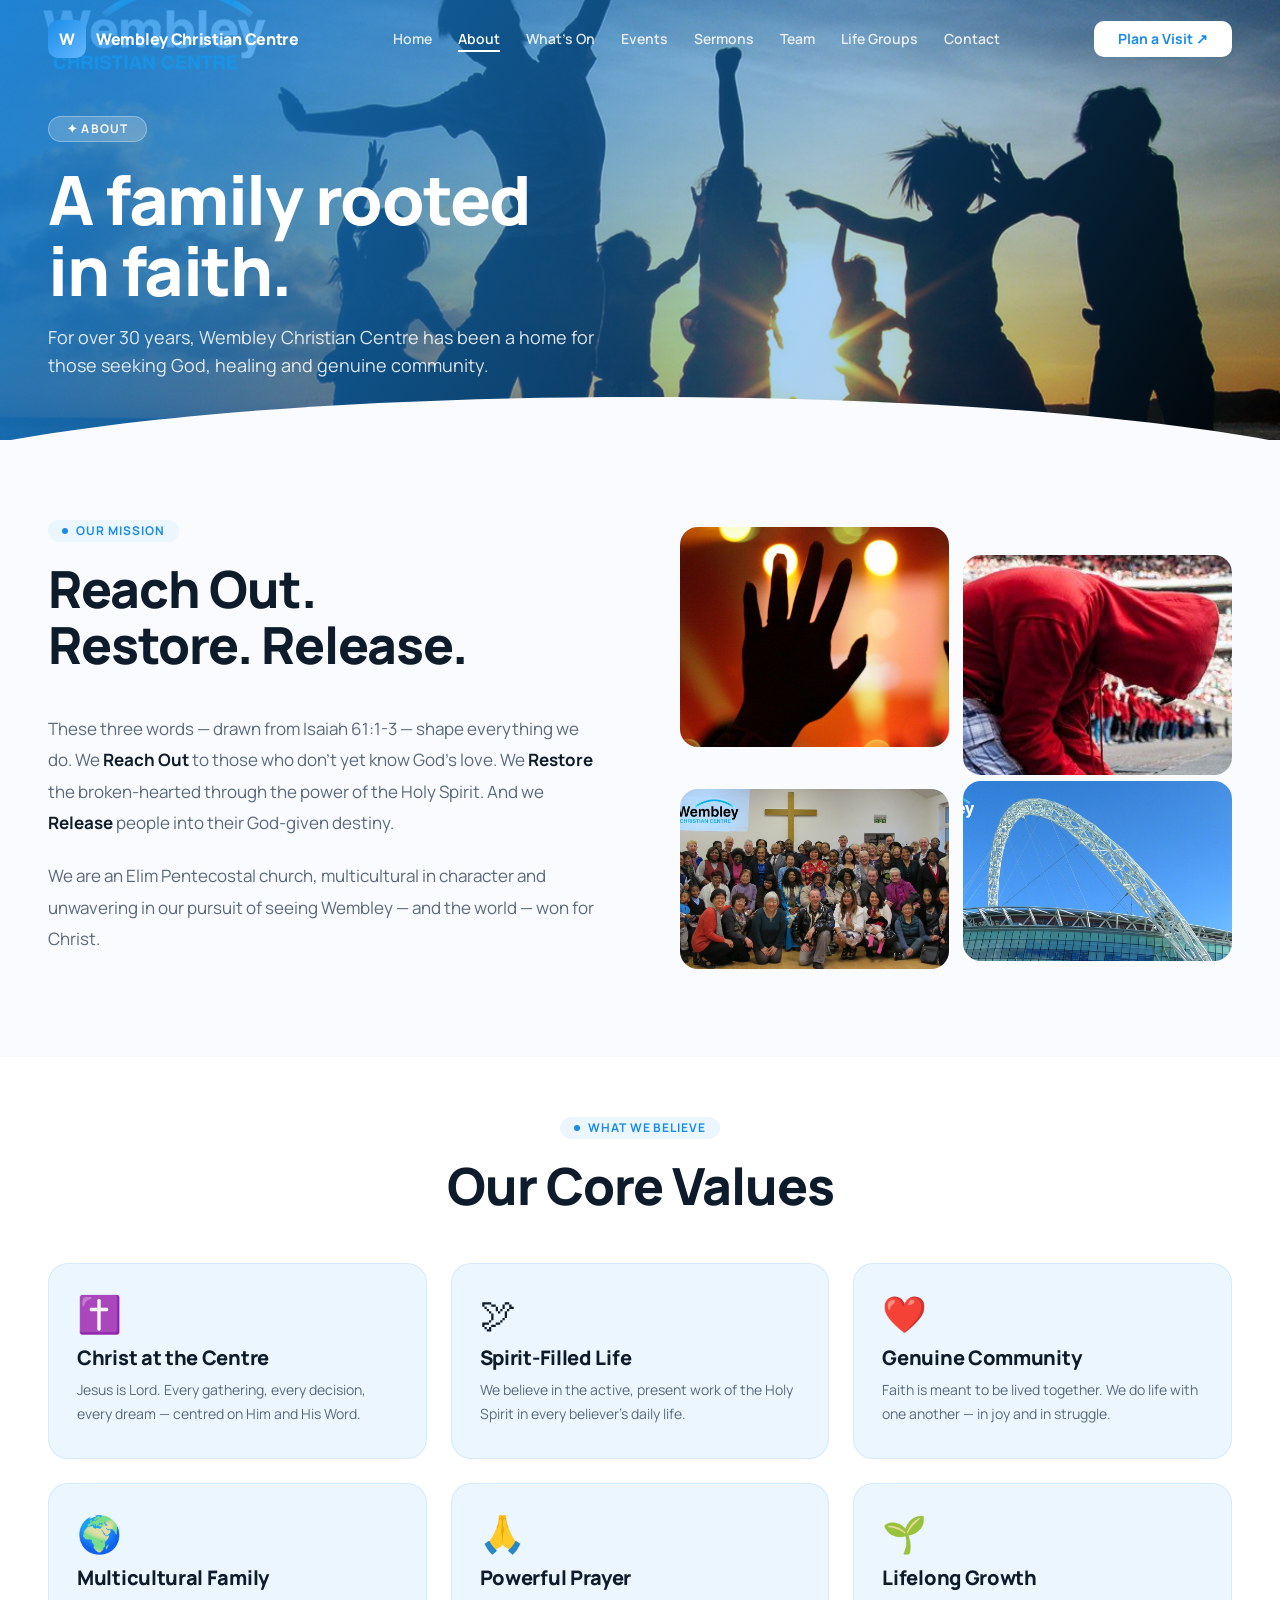
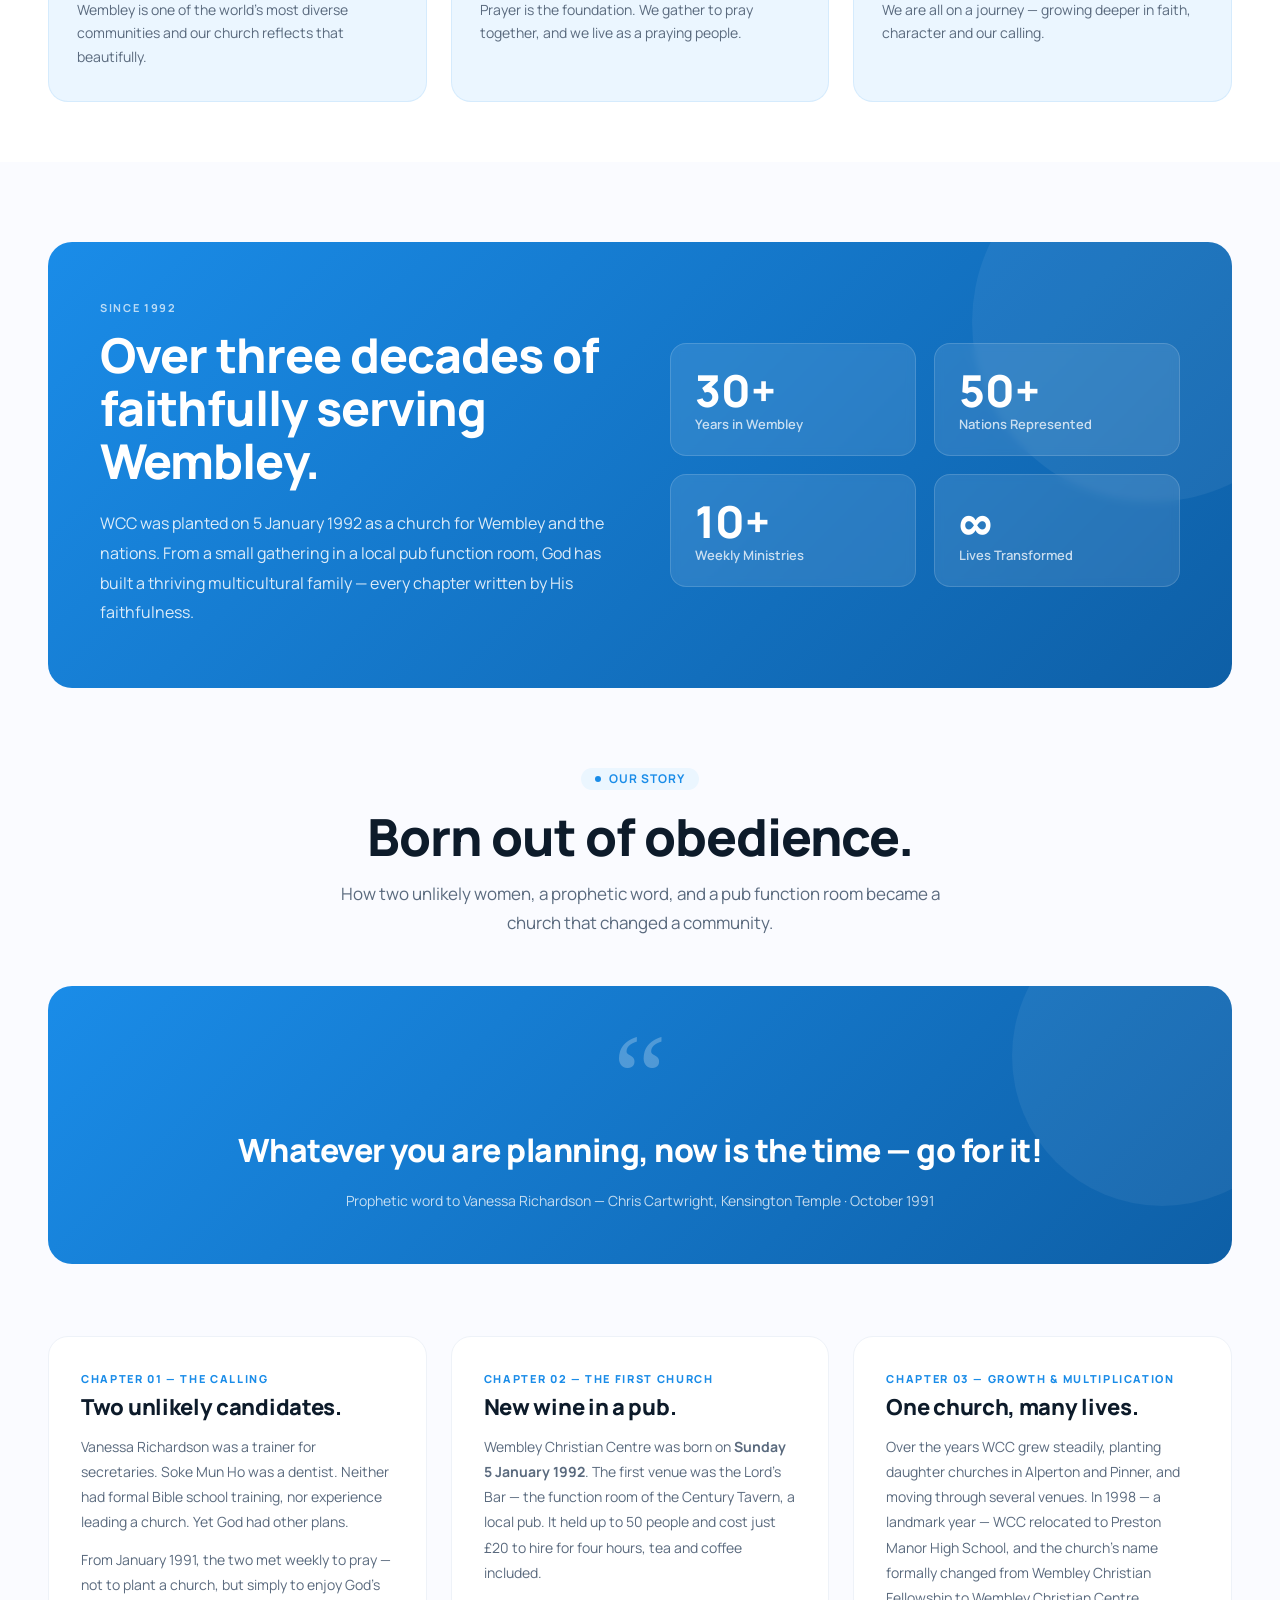
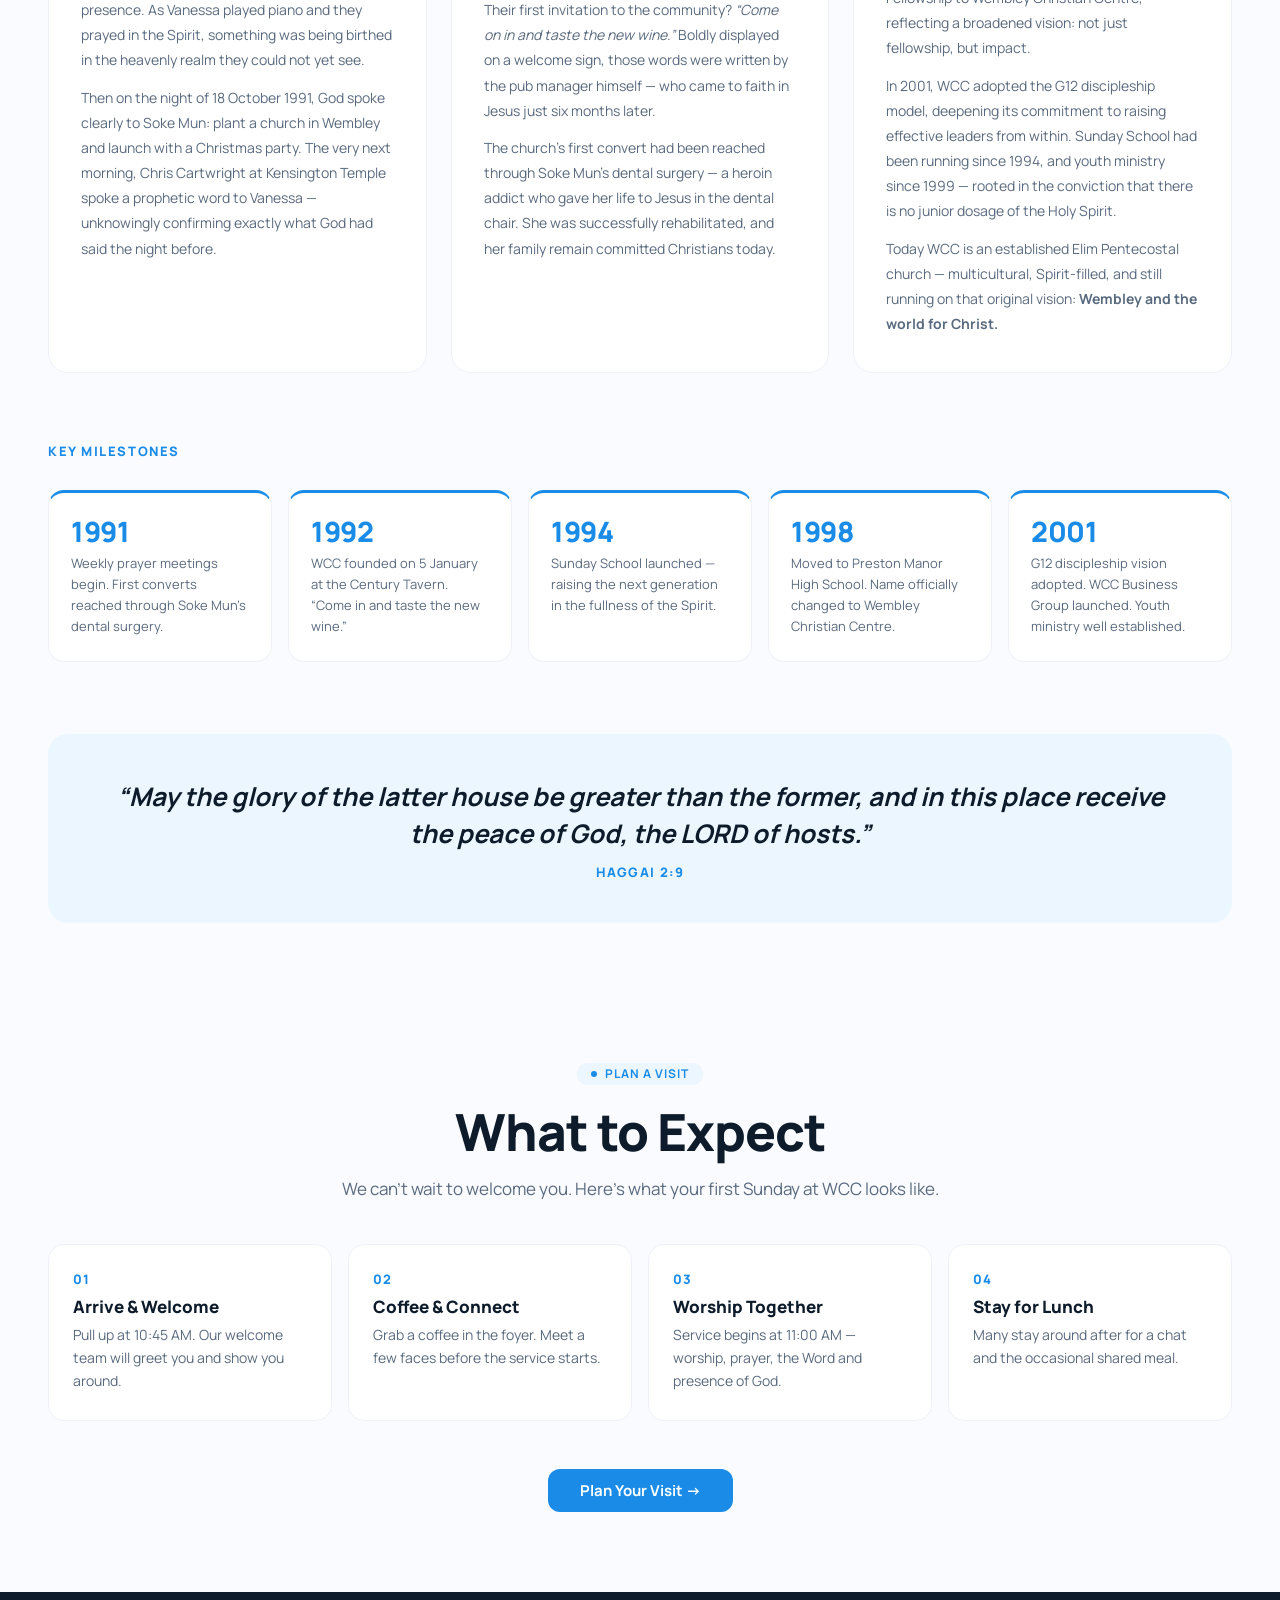
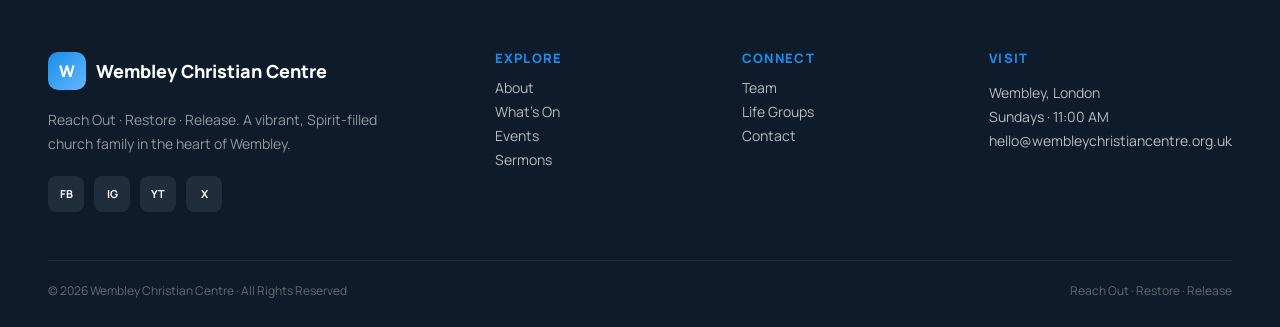
==== commit 26eb96f7: "Host all images locally in wcc-site/images/ Download all 8 photos from old WCC WordPress site into t" ====
--- a/wcc-site/about.html
+++ b/wcc-site/about.html
@@ -113,7 +113,7 @@
 
 <!-- PAGE HERO -->
 <section class="page-hero">
-  <div class="page-hero__bg" style="background:url('https://wembleychristiancentre.org.uk/wp-content/uploads/2015/01/restore2.png') center/cover no-repeat;"></div>
+  <div class="page-hero__bg" style="background:url('images/restore2.jpg') center/cover no-repeat;"></div>
   <div class="page-hero__overlay"></div>
   <nav class="nav">
     <a href="index.html" class="nav__logo">
@@ -160,10 +160,10 @@
     </p>
   </div>
   <div class="mission__photos">
-    <div style="height:220px;border-radius:18px;background:url('https://wembleychristiancentre.org.uk/wp-content/uploads/2014/11/Reach-Out.png') center/cover no-repeat;"></div>
-    <div style="height:220px;border-radius:18px;margin-top:28px;background:url('https://wembleychristiancentre.org.uk/wp-content/uploads/2015/04/prayer-f11-250x347.jpg') center/cover no-repeat;"></div>
-    <div style="height:180px;border-radius:18px;background:url('https://wembleychristiancentre.org.uk/wp-content/uploads/2017/06/jf.jpg') center/cover no-repeat;"></div>
-    <div style="height:180px;border-radius:18px;margin-top:-8px;background:url('https://wembleychristiancentre.org.uk/wp-content/uploads/2014/11/wembley11.png') center/cover no-repeat;"></div>
+    <div style="height:220px;border-radius:18px;background:url('images/reach-out.jpg') center/cover no-repeat;"></div>
+    <div style="height:220px;border-radius:18px;margin-top:28px;background:url('images/prayer-f11.jpg') center/cover no-repeat;"></div>
+    <div style="height:180px;border-radius:18px;background:url('images/jf.jpg') center/cover no-repeat;"></div>
+    <div style="height:180px;border-radius:18px;margin-top:-8px;background:url('images/wembley11.jpg') center/cover no-repeat;"></div>
   </div>
 </section>
 
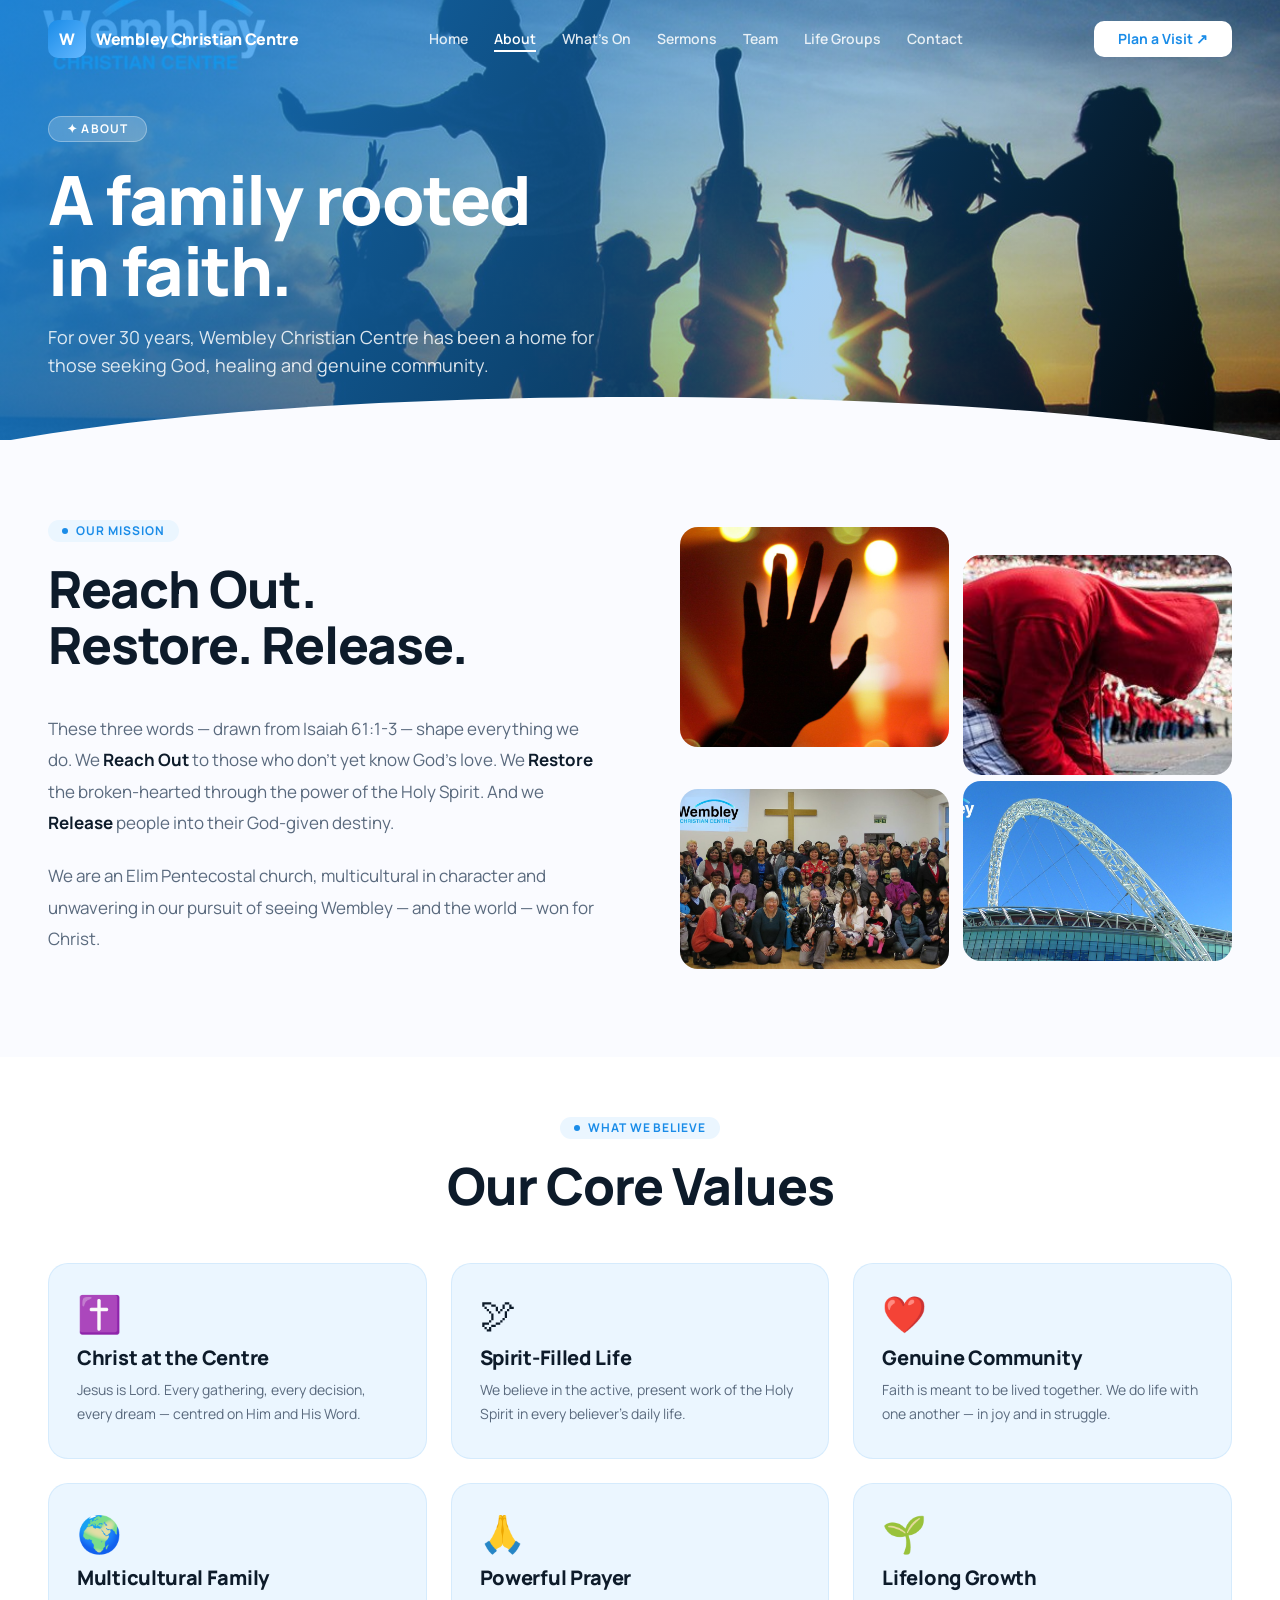
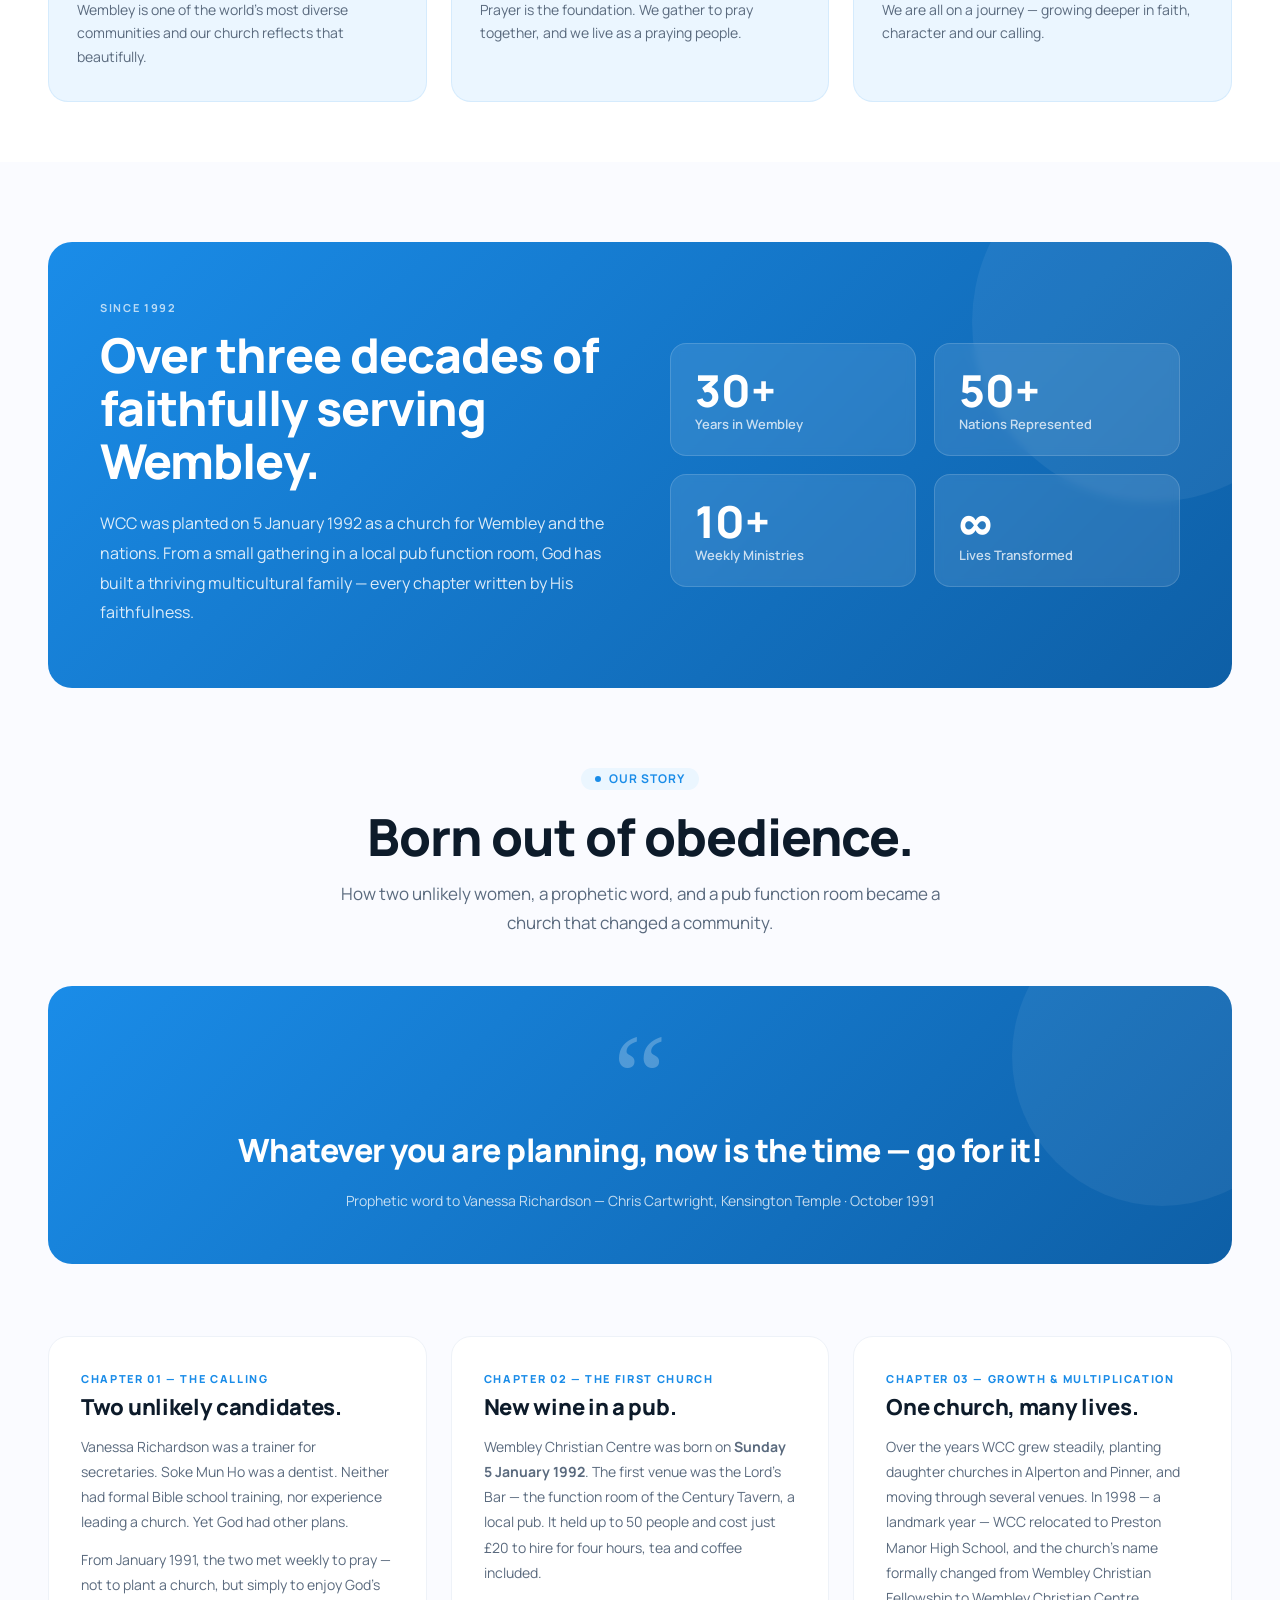
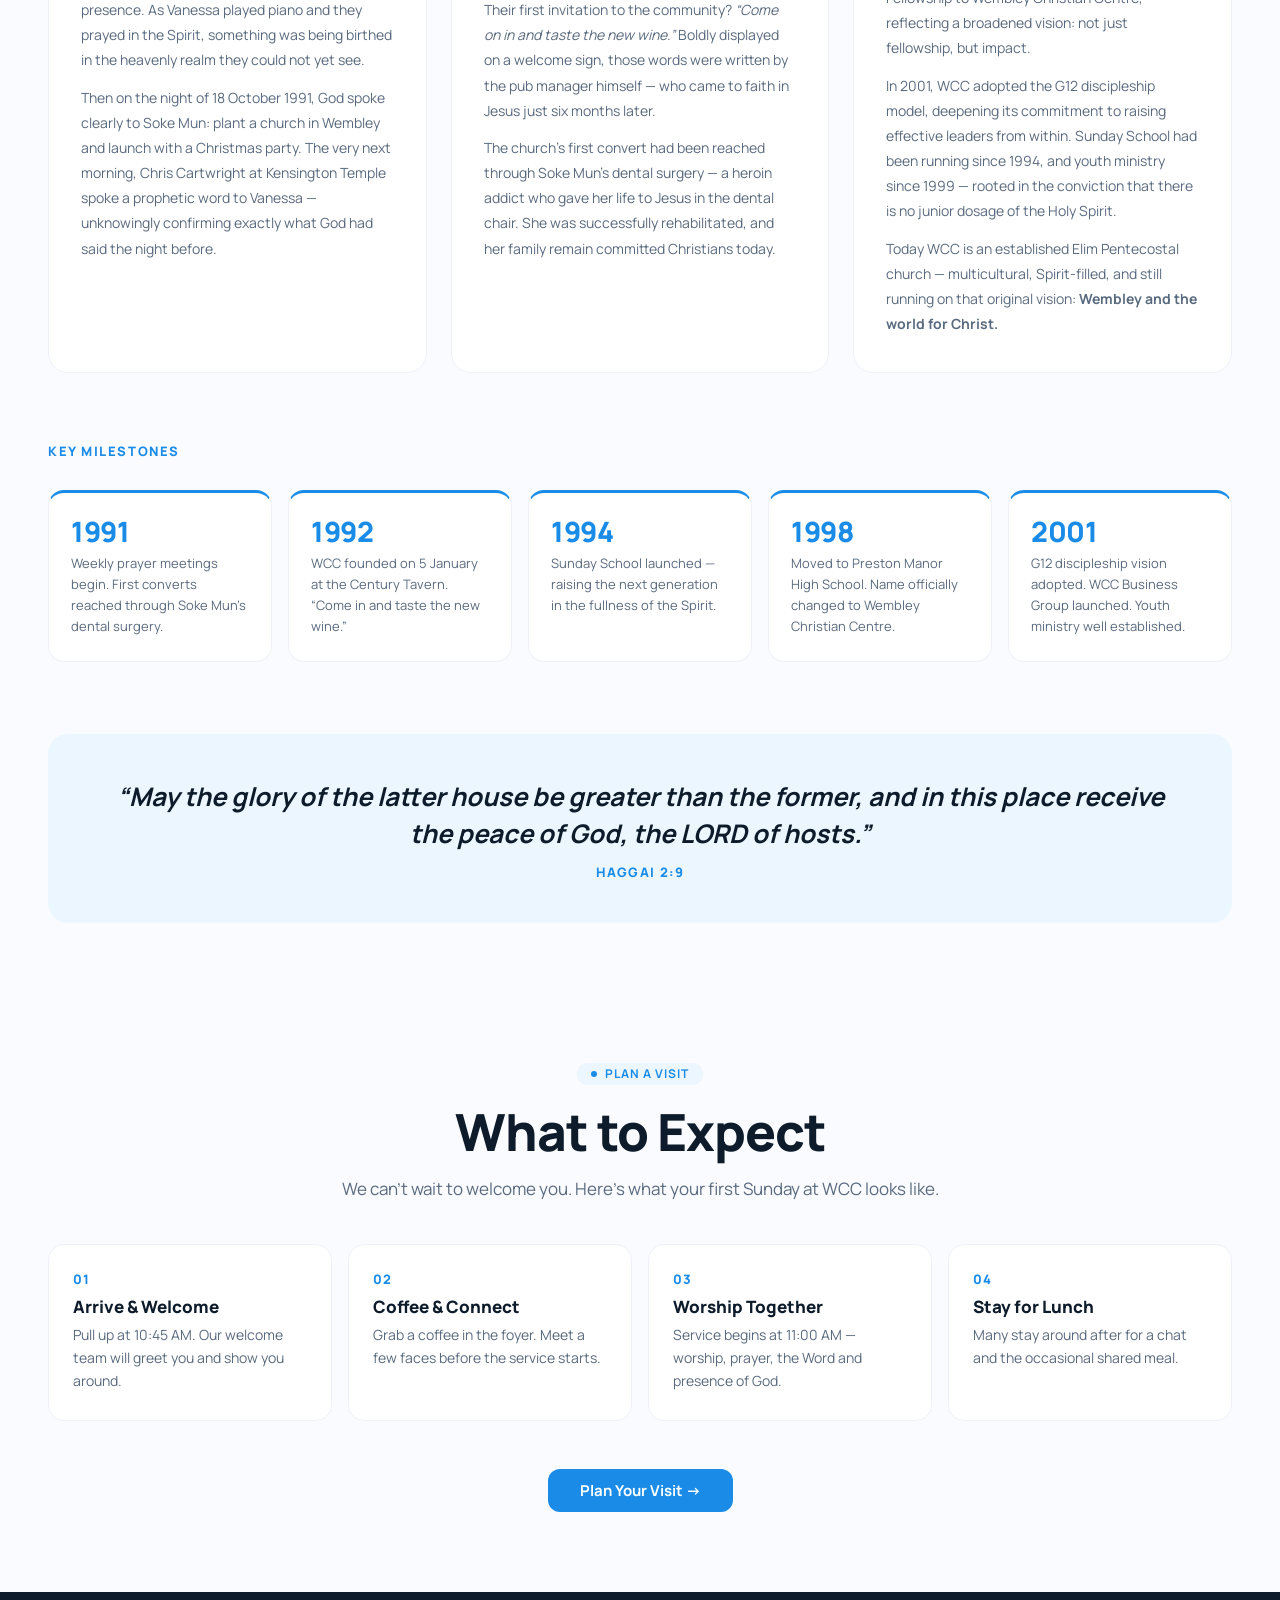
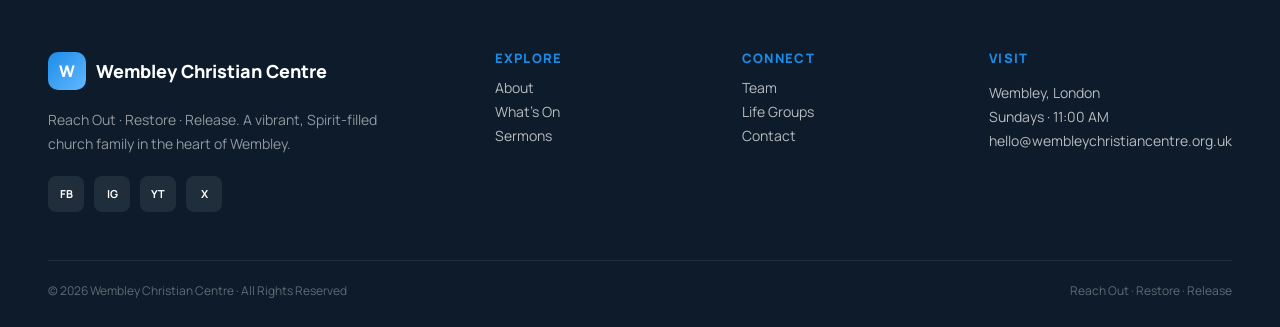
==== commit ea301f15: "Hide Events page from nav and footer Remove Events links from all pages. The events.html file is kep" ====
--- a/wcc-site/about.html
+++ b/wcc-site/about.html
@@ -124,7 +124,6 @@
       <li><a href="index.html">Home</a></li>
       <li><a href="about.html" class="active">About</a></li>
       <li><a href="services.html">What's On</a></li>
-      <li><a href="events.html">Events</a></li>
       <li><a href="sermons.html">Sermons</a></li>
       <li><a href="team.html">Team</a></li>
       <li><a href="life-groups.html">Life Groups</a></li>
@@ -380,7 +379,6 @@
       <div class="footer__col-title">Explore</div>
       <a href="about.html" class="footer__col-link">About</a>
       <a href="services.html" class="footer__col-link">What's On</a>
-      <a href="events.html" class="footer__col-link">Events</a>
       <a href="sermons.html" class="footer__col-link">Sermons</a>
     </div>
     <div>
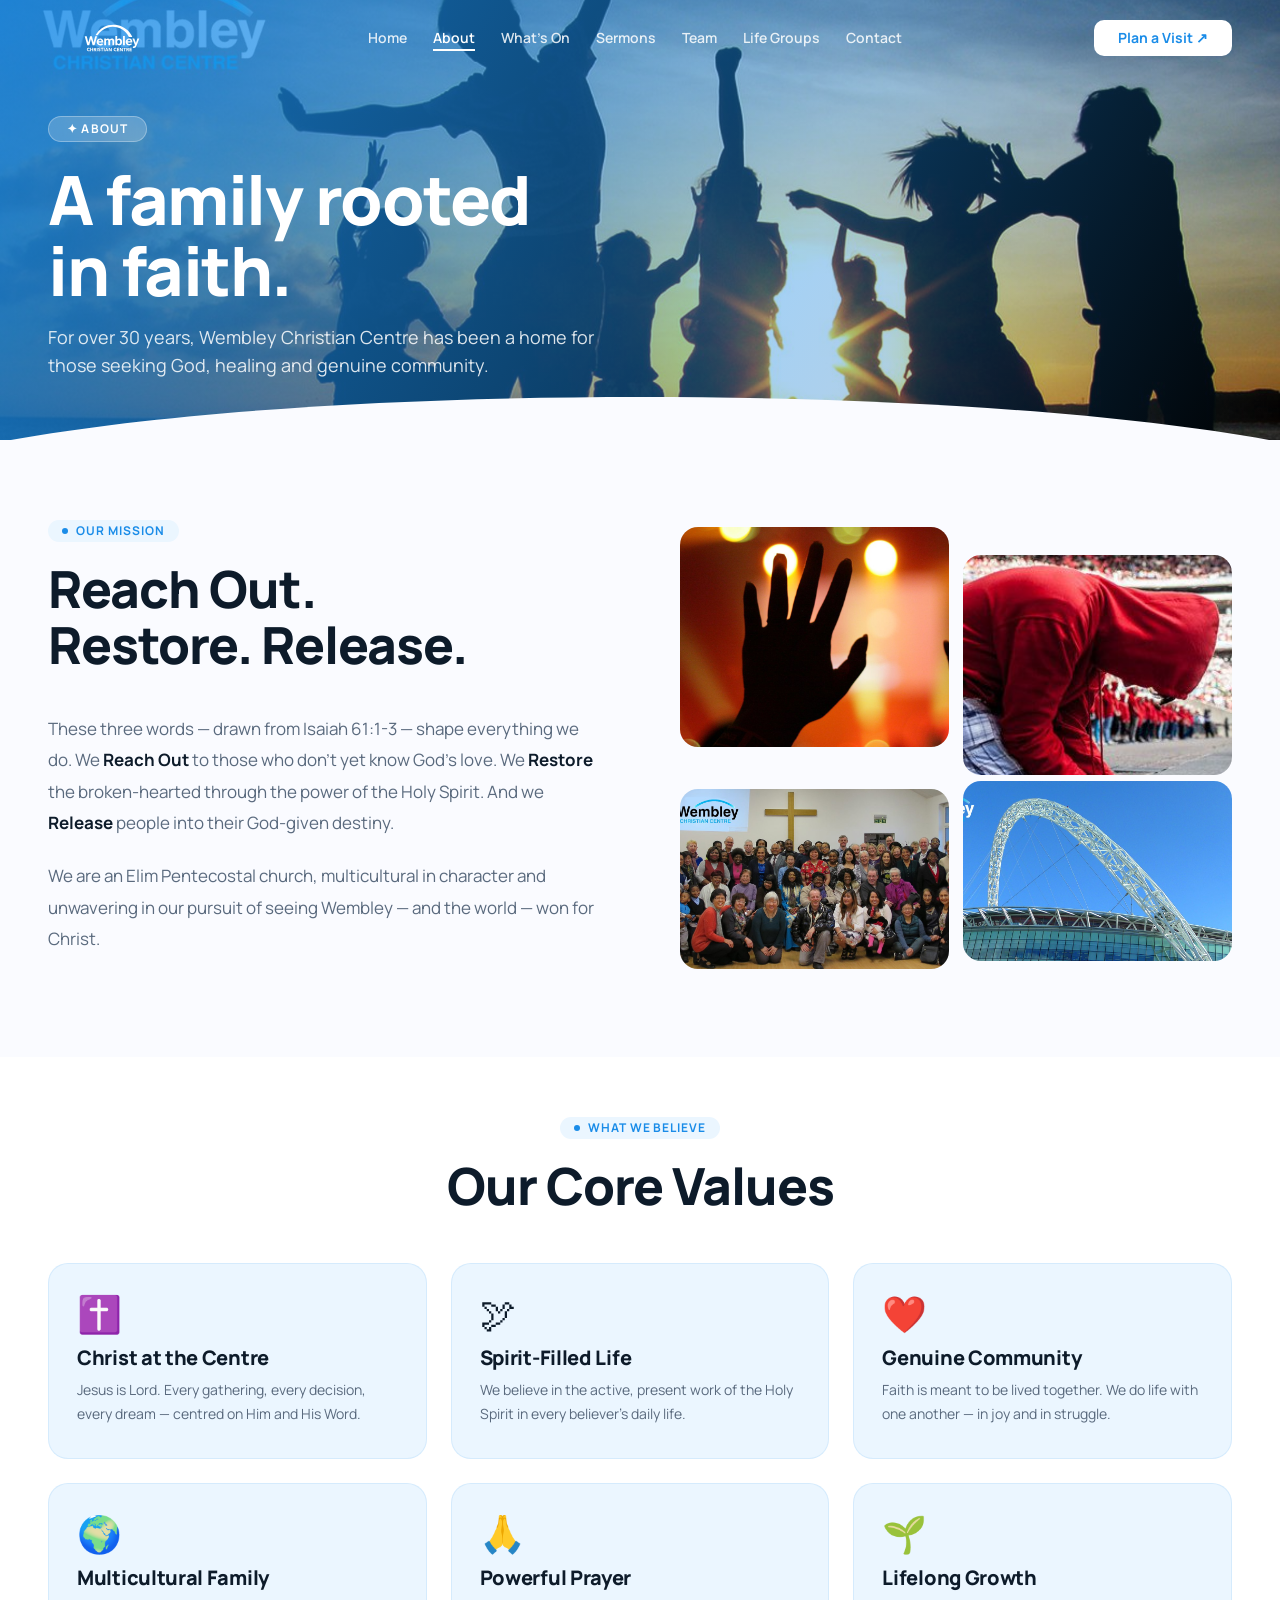
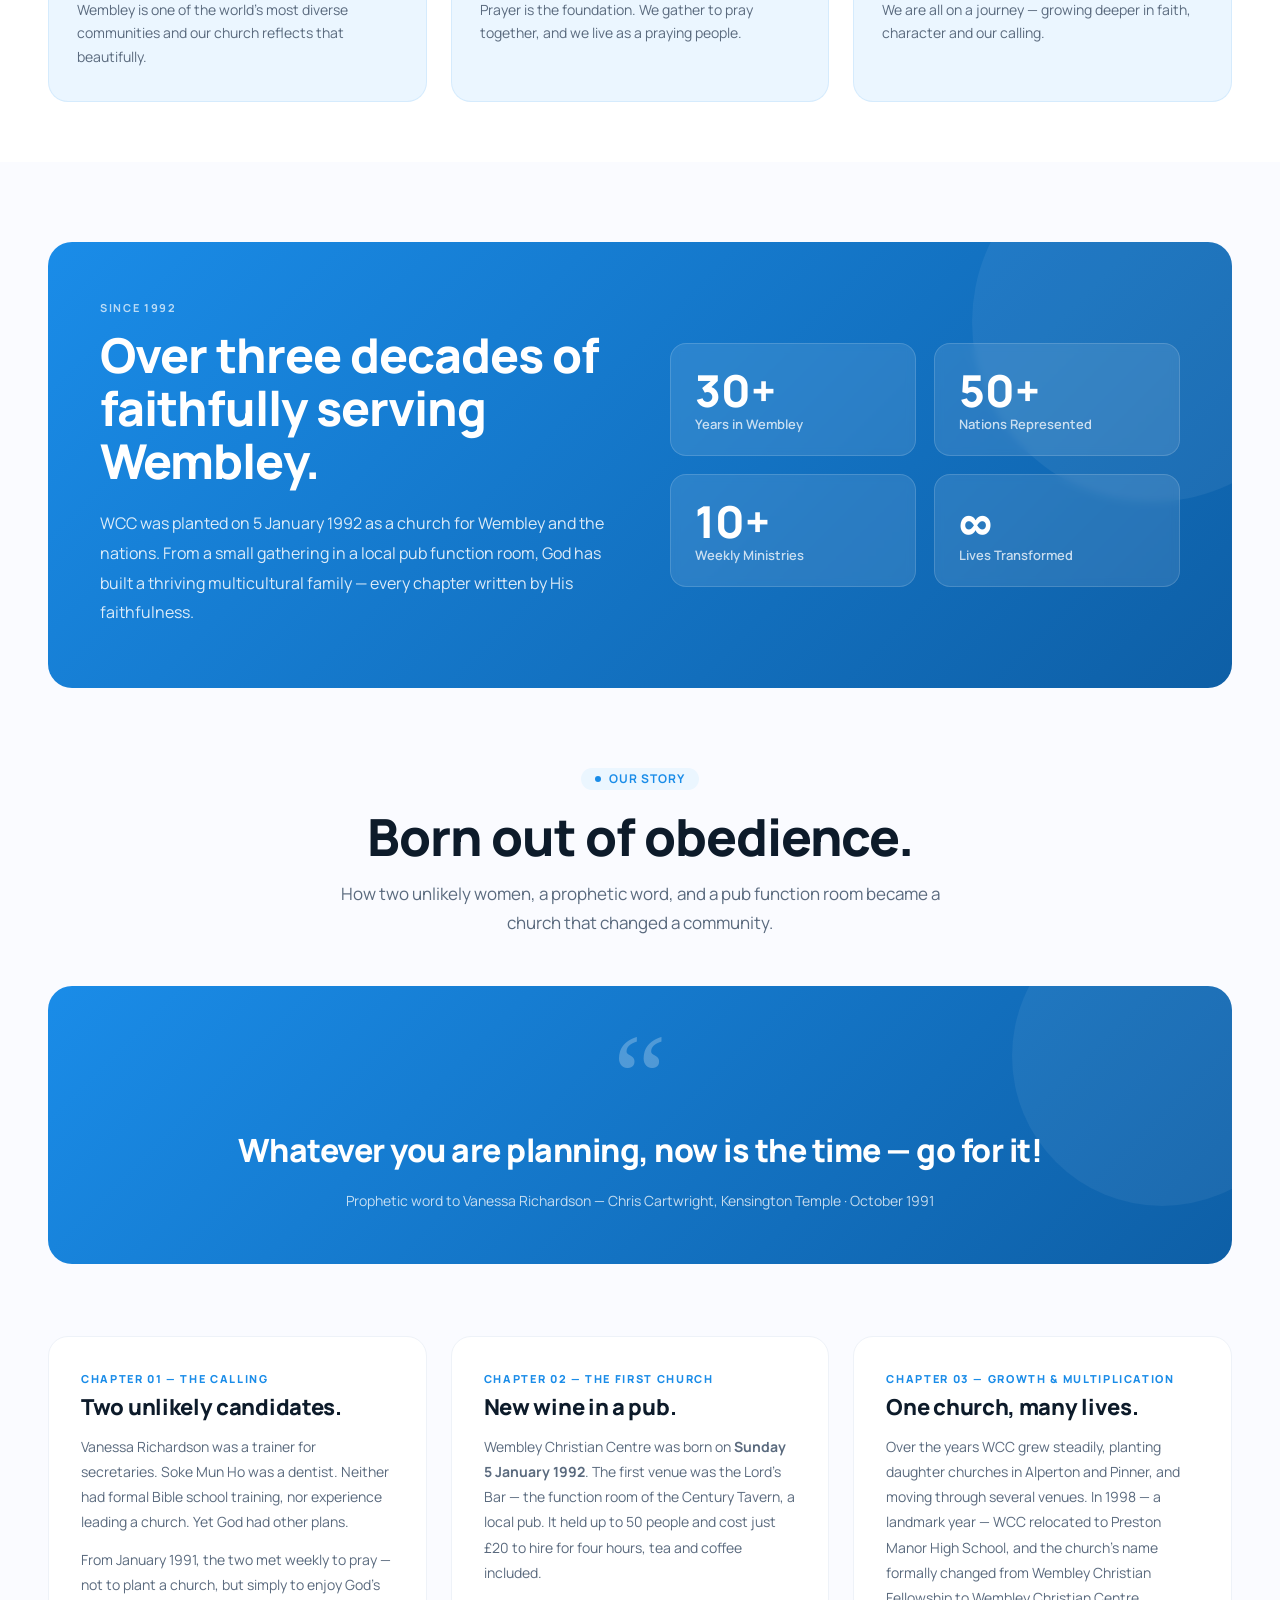
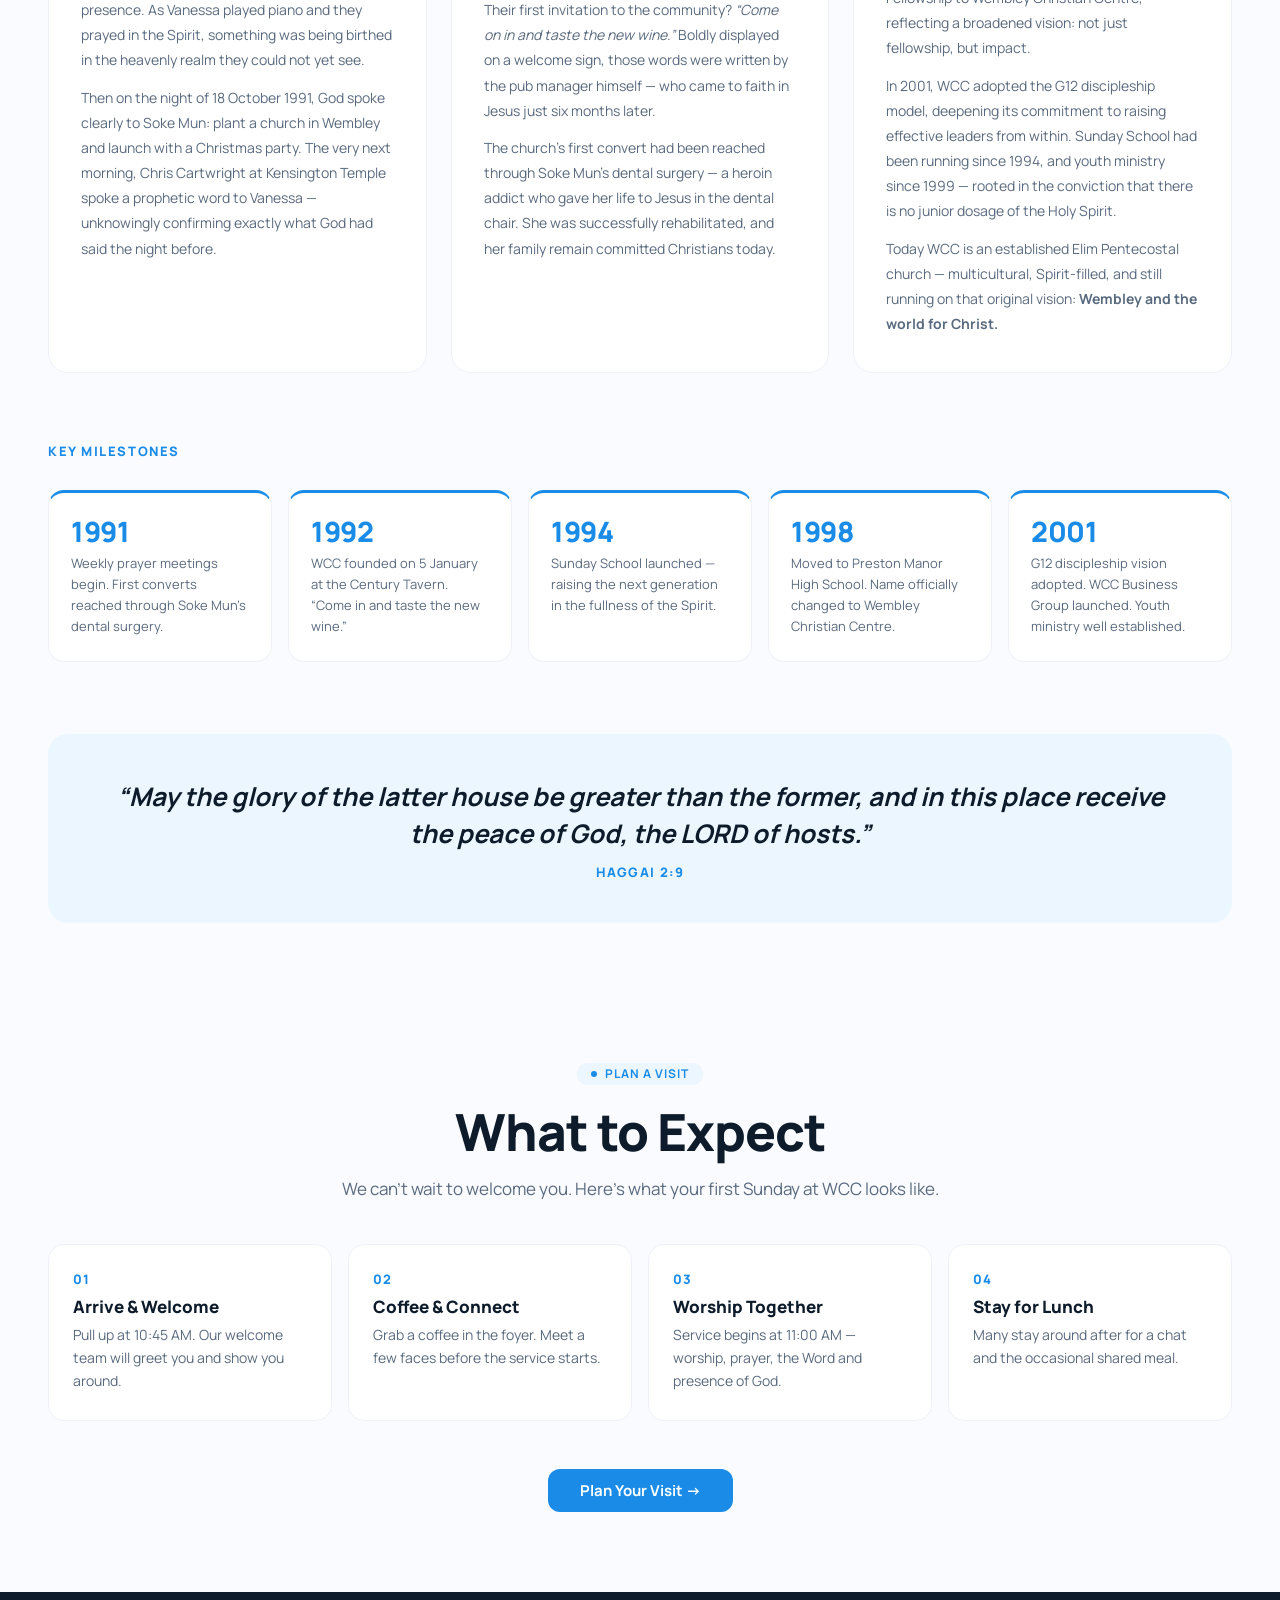
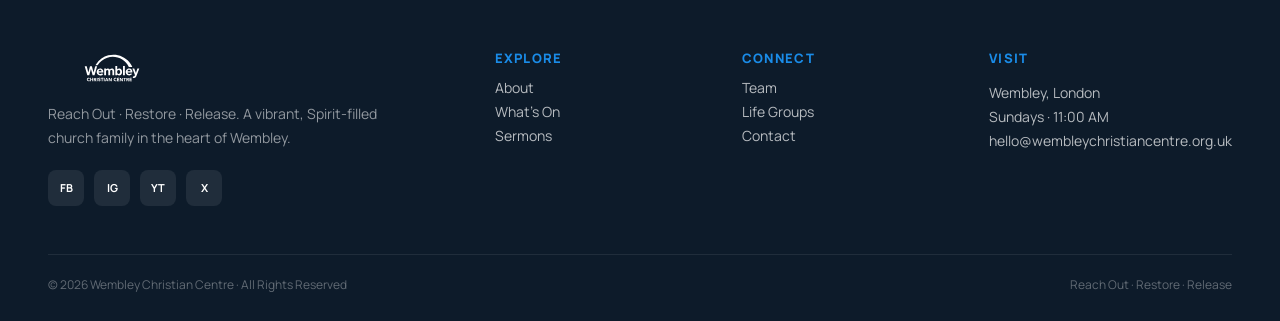
==== commit cec54c55: "Replace placeholder logo with real SVG across all pages Co-Authored-By: Claude Sonnet 4.6 <noreply@a" ====
--- a/wcc-site/about.html
+++ b/wcc-site/about.html
@@ -117,8 +117,7 @@
   <div class="page-hero__overlay"></div>
   <nav class="nav">
     <a href="index.html" class="nav__logo">
-      <div class="nav__logo-mark"><span>W</span></div>
-      <span class="nav__logo-name">Wembley Christian Centre</span>
+      <img class="nav__logo-img" src="images/wembleylogo.svg" alt="Wembley Christian Centre">
     </a>
     <ul class="nav__links">
       <li><a href="index.html">Home</a></li>
@@ -364,8 +363,7 @@
   <div class="footer__grid">
     <div>
       <div class="footer__logo">
-        <div class="nav__logo-mark"><span>W</span></div>
-        <div class="footer__brand">Wembley Christian Centre</div>
+        <img class="nav__logo-img" src="images/wembleylogo.svg" alt="Wembley Christian Centre">
       </div>
       <p class="footer__tagline">Reach Out · Restore · Release. A vibrant, Spirit-filled church family in the heart of Wembley.</p>
       <div class="footer__socials">
--- a/wcc-site/shared.css
+++ b/wcc-site/shared.css
@@ -39,14 +39,8 @@
   padding: 20px 48px;
   position: absolute; top: 0; left: 0; right: 0; z-index: 20;
 }
-.nav__logo { display: flex; align-items: center; gap: 10px; }
-.nav__logo-mark {
-  width: 38px; height: 38px; border-radius: 10px;
-  background: linear-gradient(135deg, var(--blue), #64B8FF);
-  display: flex; align-items: center; justify-content: center; flex-shrink: 0;
-}
-.nav__logo-mark span { color: #fff; font-weight: 900; font-size: 16px; }
-.nav__logo-name { font-size: 16px; font-weight: 800; color: #fff; letter-spacing: -0.3px; }
+.nav__logo { display: flex; align-items: center; }
+.nav__logo-img { height: 32px; width: auto; display: block; filter: brightness(0) invert(1); }
 .nav__links { display: flex; gap: 26px; list-style: none; font-size: 14px; font-weight: 600; }
 .nav__links a { color: rgba(255,255,255,0.85); padding-bottom: 2px; border-bottom: 2px solid transparent; }
 .nav__links a.active { color: #fff; border-bottom-color: #fff; }
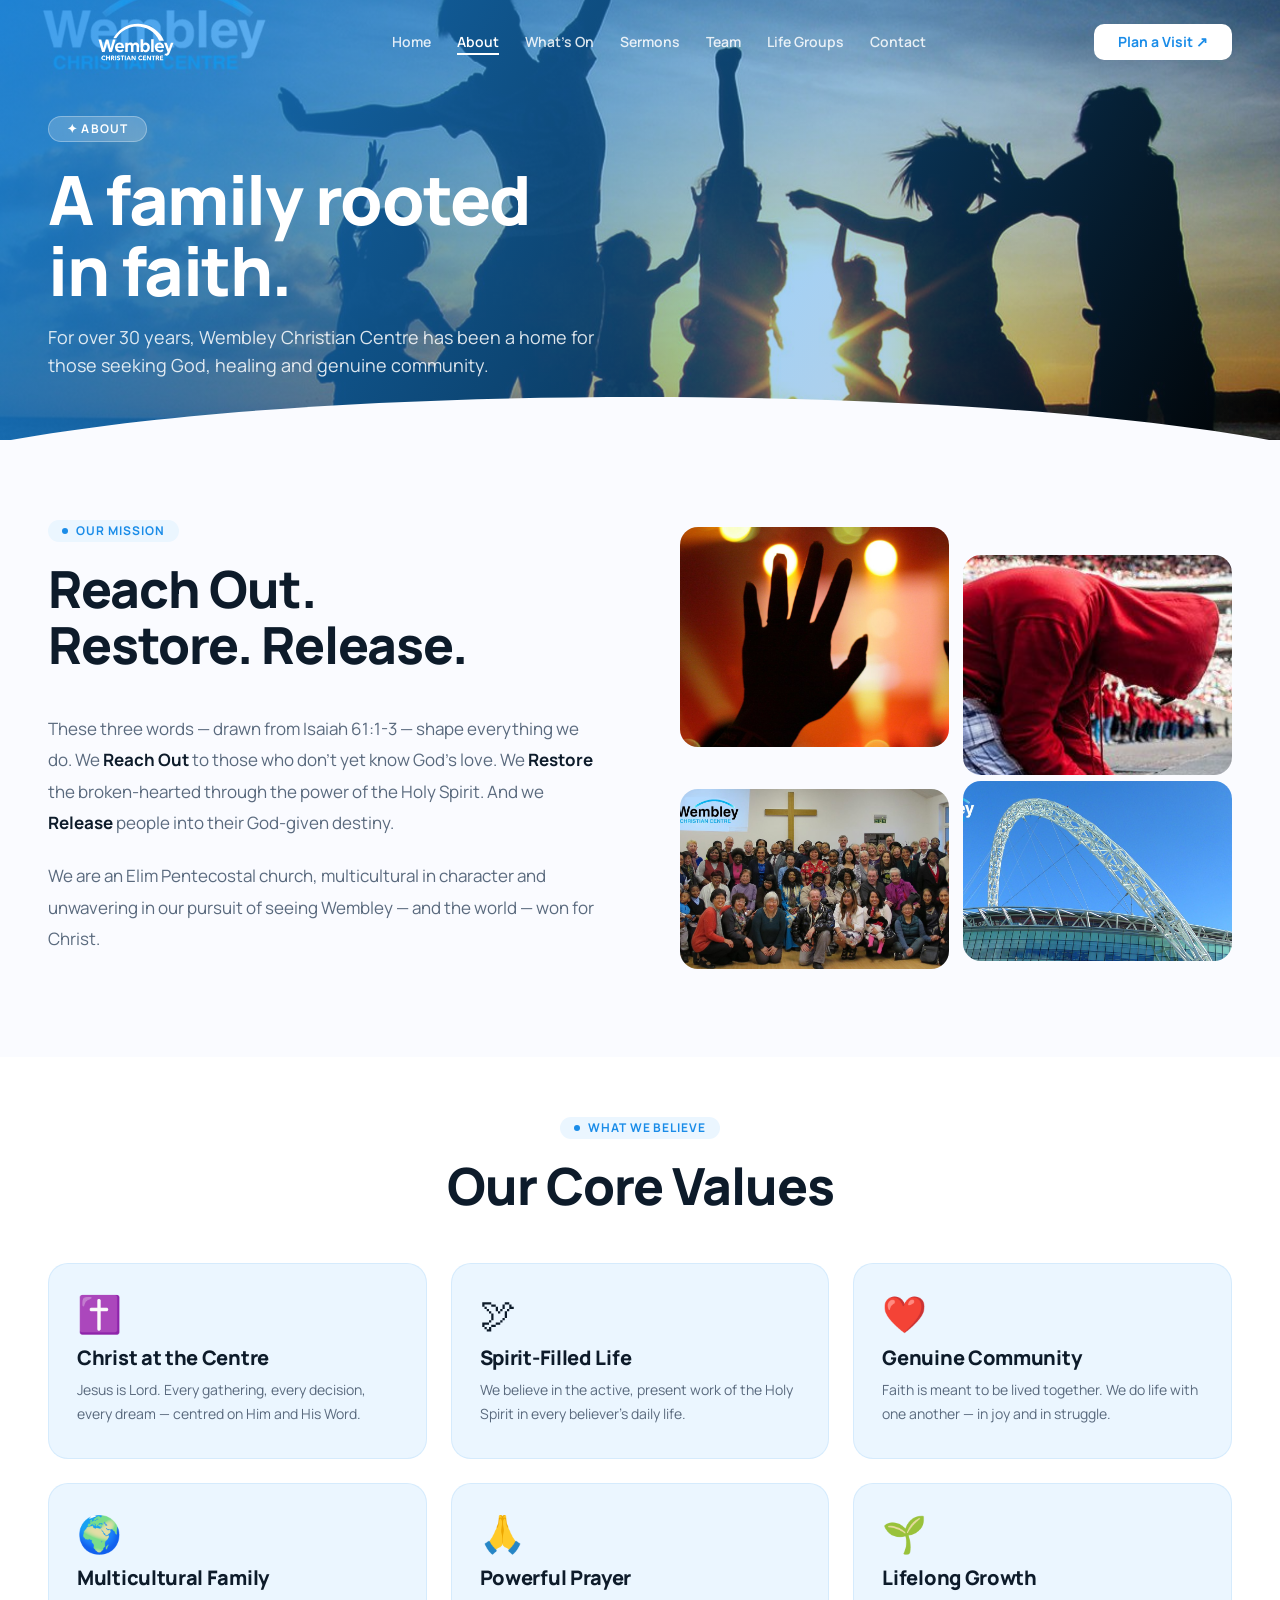
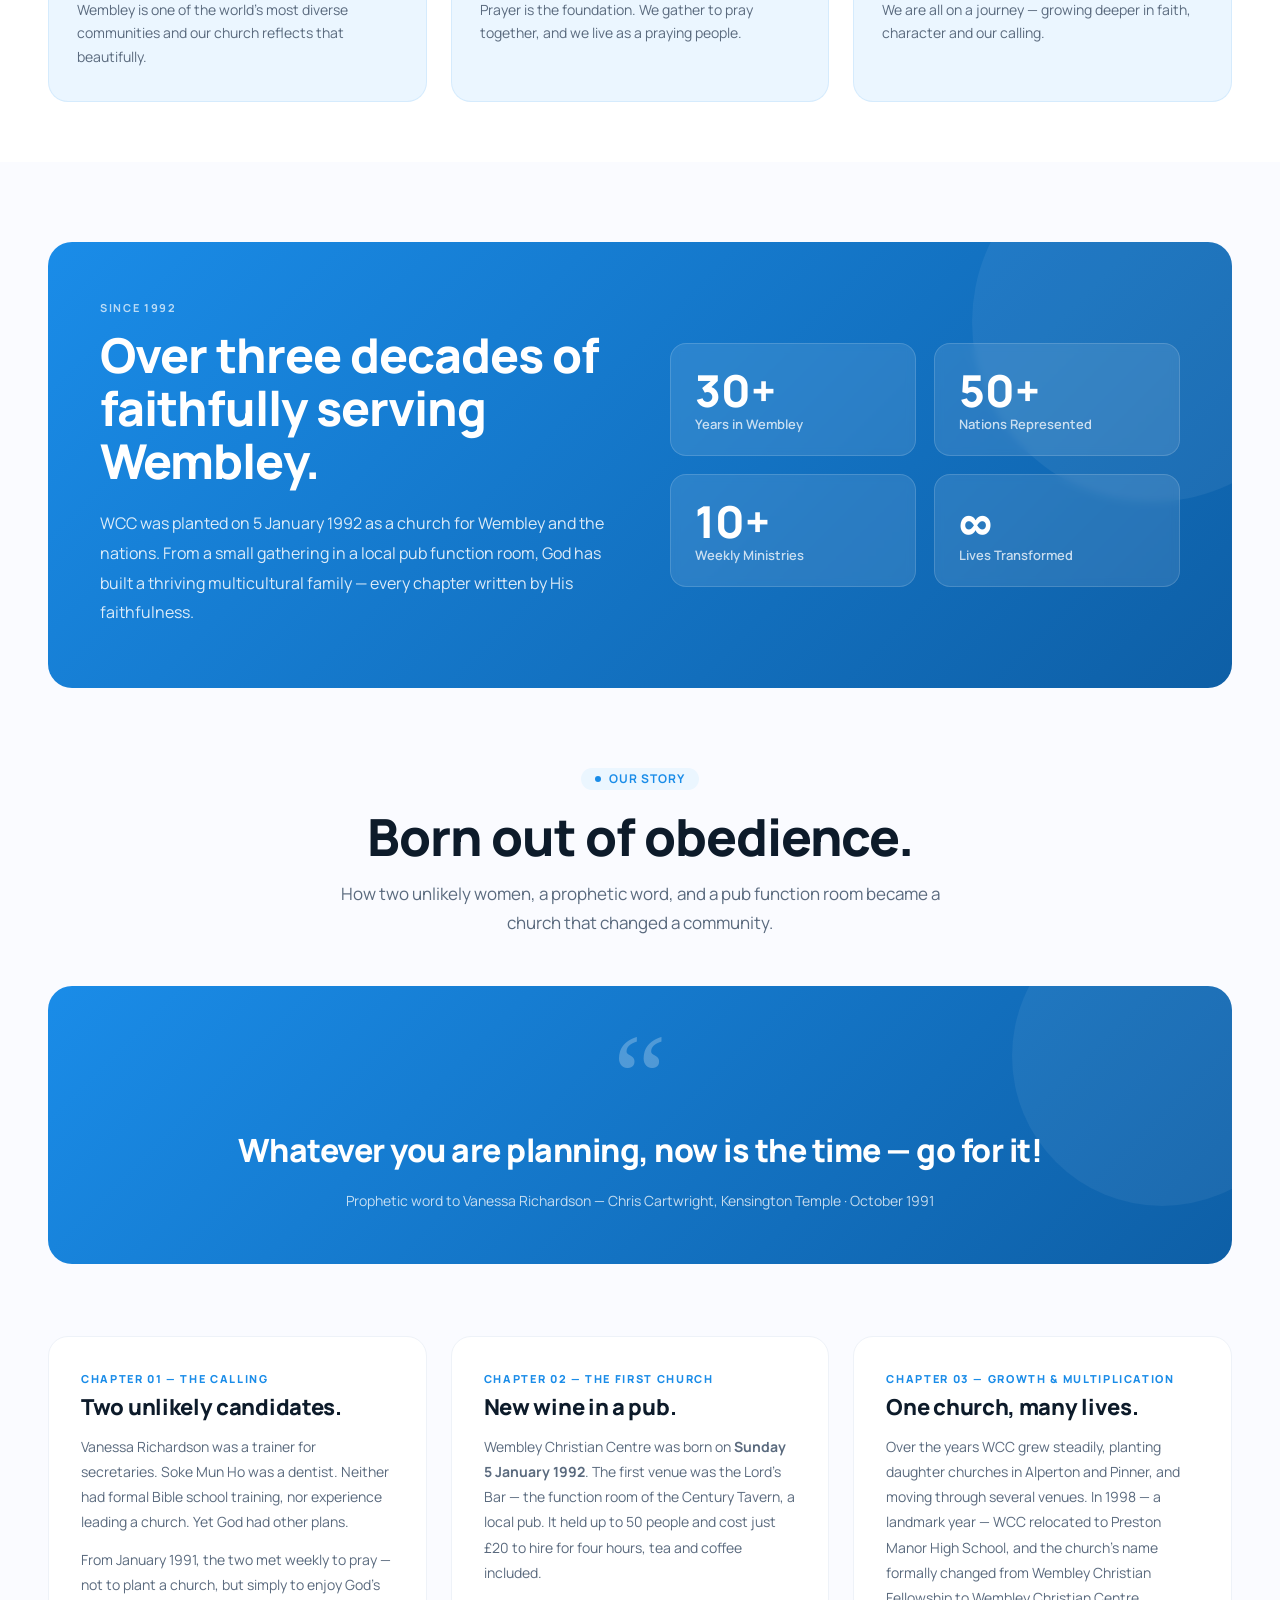
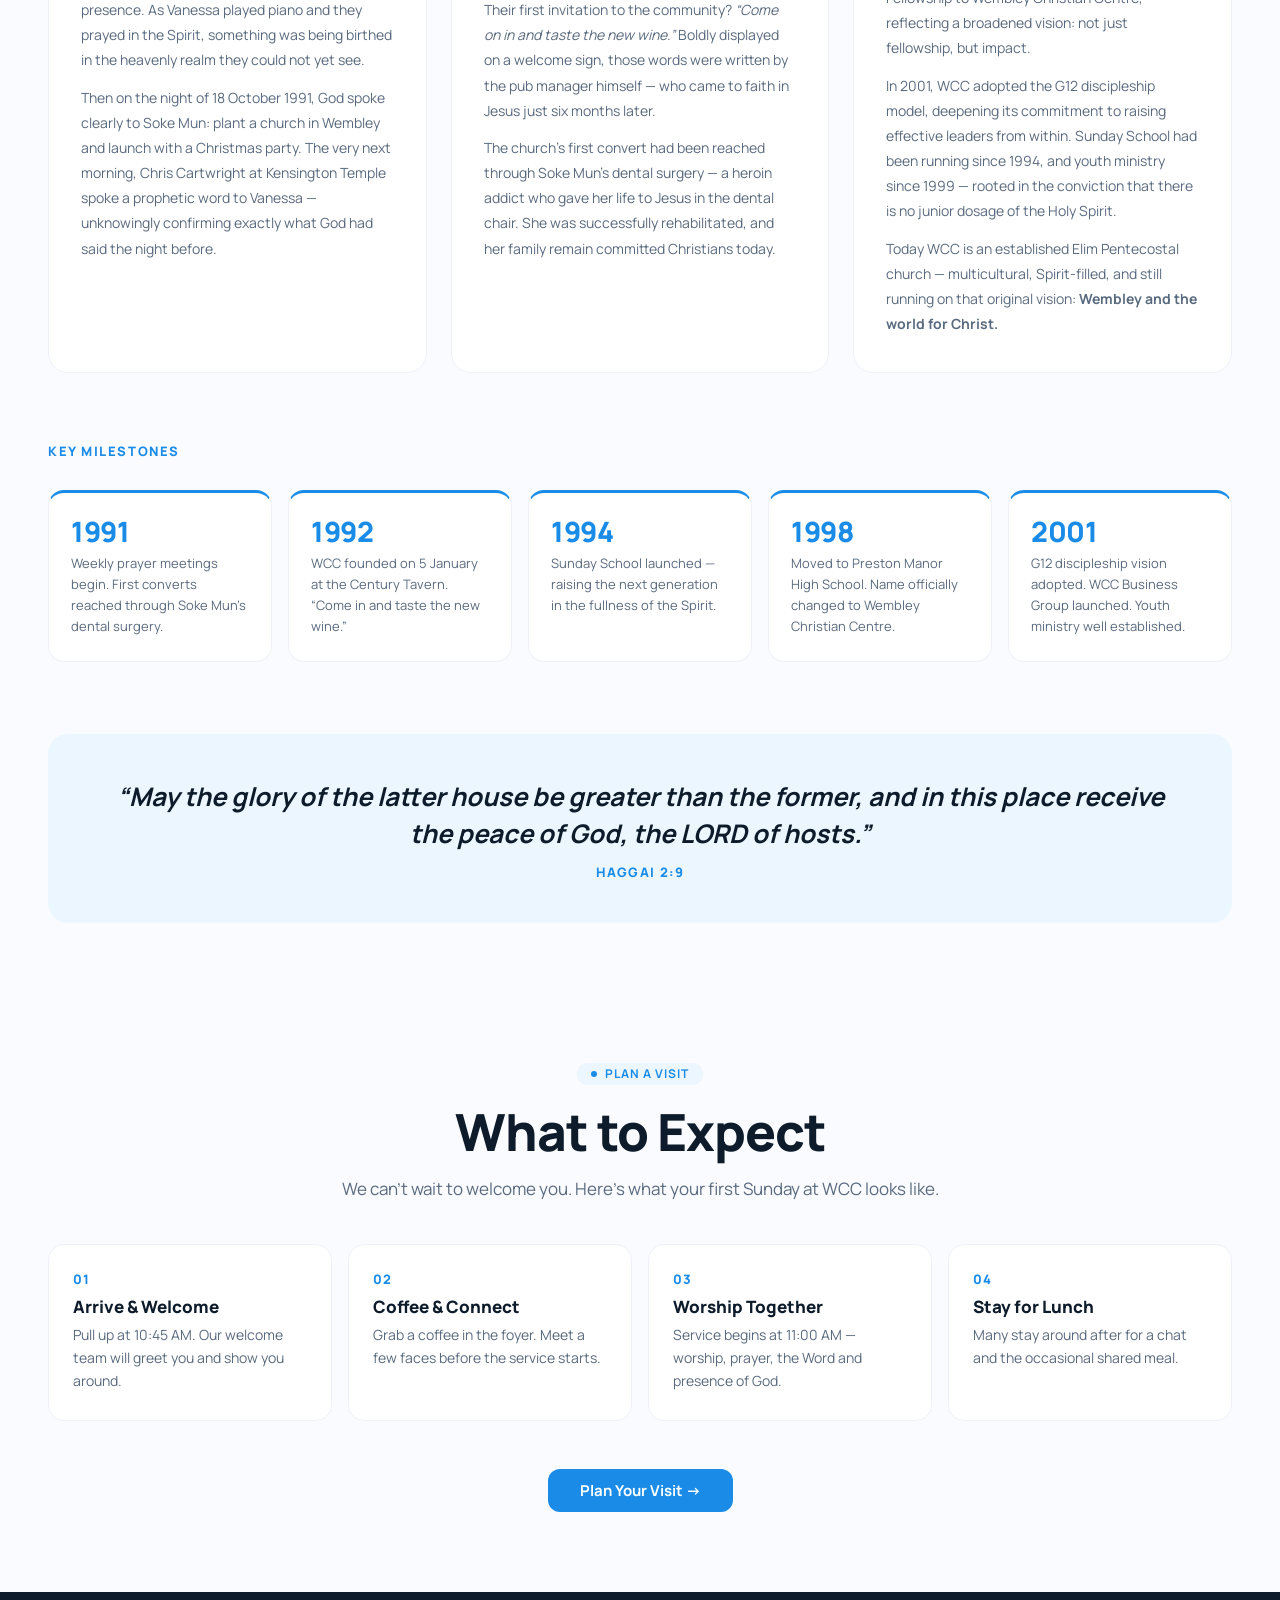
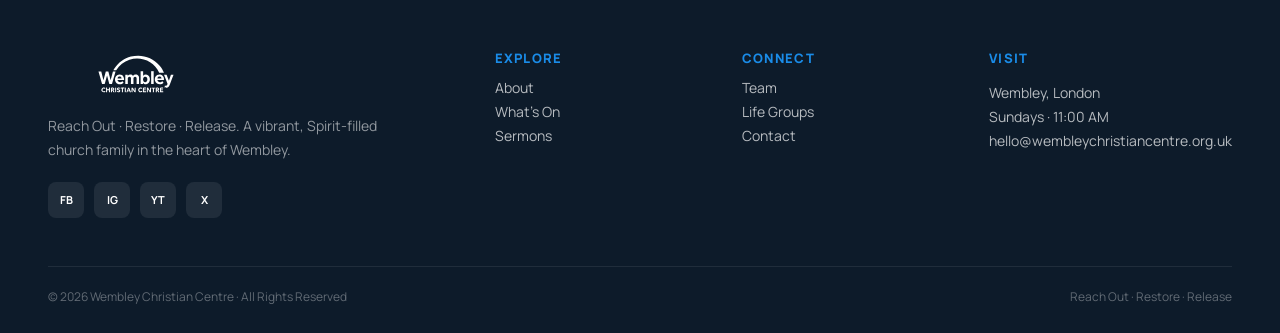
==== commit f83e4400: "Add mobile hamburger menu to all pages Co-Authored-By: Claude Sonnet 4.6 <noreply@anthropic.com>" ====
--- a/wcc-site/about.html
+++ b/wcc-site/about.html
@@ -129,6 +129,9 @@
       <li><a href="contact.html">Contact</a></li>
     </ul>
     <a href="services.html" class="nav__cta">Plan a Visit ↗</a>
+    <button class="nav__hamburger" id="navToggle" aria-label="Open menu">
+      <span></span><span></span><span></span>
+    </button>
   </nav>
   <div class="page-hero__content">
     <div class="page-hero__badge">✦ About</div>
@@ -396,5 +399,38 @@
   </div>
 </footer>
 
+
+<!-- Mobile Menu -->
+<div class="mobile-menu" id="mobileMenu">
+  <div class="mobile-menu__inner">
+    <div class="mobile-menu__header">
+      <a href="index.html">
+        <img class="mobile-menu__logo" src="images/wembleylogo.svg" alt="Wembley Christian Centre">
+      </a>
+      <button class="mobile-menu__close" id="navClose" aria-label="Close menu">
+        <svg width="24" height="24" viewBox="0 0 24 24" fill="none" stroke="currentColor" stroke-width="2.5" stroke-linecap="round" stroke-linejoin="round"><line x1="18" y1="6" x2="6" y2="18"/><line x1="6" y1="6" x2="18" y2="18"/></svg>
+      </button>
+    </div>
+    <ul class="mobile-menu__links">
+      <li><a href="index.html">Home</a></li>
+      <li><a href="about.html" class="active">About</a></li>
+      <li><a href="services.html">What's On</a></li>
+      <li><a href="sermons.html">Sermons</a></li>
+      <li><a href="team.html">Team</a></li>
+      <li><a href="life-groups.html">Life Groups</a></li>
+      <li><a href="contact.html">Contact</a></li>
+    </ul>
+    <a href="services.html" class="btn-blue mobile-menu__cta">Plan a Visit ↗</a>
+  </div>
+</div>
+<script>
+  (function() {
+    var toggle = document.getElementById('navToggle');
+    var close  = document.getElementById('navClose');
+    var menu   = document.getElementById('mobileMenu');
+    toggle.addEventListener('click', function() { menu.classList.add('is-open'); document.body.style.overflow = 'hidden'; });
+    close.addEventListener('click',  function() { menu.classList.remove('is-open'); document.body.style.overflow = ''; });
+  })();
+</script>
 </body>
 </html>
--- a/wcc-site/shared.css
+++ b/wcc-site/shared.css
@@ -40,7 +40,7 @@
   position: absolute; top: 0; left: 0; right: 0; z-index: 20;
 }
 .nav__logo { display: flex; align-items: center; }
-.nav__logo-img { height: 32px; width: auto; display: block; filter: brightness(0) invert(1); }
+.nav__logo-img { height: 44px; width: auto; max-width: none; display: block; filter: brightness(0) invert(1); }
 .nav__links { display: flex; gap: 26px; list-style: none; font-size: 14px; font-weight: 600; }
 .nav__links a { color: rgba(255,255,255,0.85); padding-bottom: 2px; border-bottom: 2px solid transparent; }
 .nav__links a.active { color: #fff; border-bottom-color: #fff; }
@@ -182,6 +182,67 @@
 }
 
 /* ─────────────────────────────────
+   HAMBURGER
+───────────────────────────────── */
+.nav__hamburger {
+  display: none;
+  flex-direction: column;
+  justify-content: center;
+  gap: 5px;
+  background: none;
+  border: none;
+  cursor: pointer;
+  padding: 6px;
+  width: 38px; height: 38px;
+  flex-shrink: 0;
+}
+.nav__hamburger span {
+  display: block;
+  width: 22px; height: 2px;
+  background: #fff;
+  border-radius: 2px;
+}
+
+/* ─────────────────────────────────
+   MOBILE MENU
+───────────────────────────────── */
+.mobile-menu {
+  position: fixed;
+  inset: 0;
+  background: #fff;
+  z-index: 200;
+  overflow-y: auto;
+  opacity: 0;
+  pointer-events: none;
+  transition: opacity 0.2s;
+}
+.mobile-menu.is-open { opacity: 1; pointer-events: auto; }
+.mobile-menu__inner { padding: 24px 28px 48px; min-height: 100vh; display: flex; flex-direction: column; }
+.mobile-menu__header {
+  display: flex; justify-content: space-between; align-items: center;
+  margin-bottom: 40px;
+}
+.mobile-menu__logo { height: 36px; width: auto; max-width: none; display: block; }
+.mobile-menu__close {
+  background: none; border: none; cursor: pointer;
+  color: var(--dark); padding: 4px;
+  display: flex; align-items: center; justify-content: center;
+}
+.mobile-menu__links { list-style: none; flex: 1; }
+.mobile-menu__links li { border-bottom: 1px solid #EEF2F8; }
+.mobile-menu__links a {
+  display: block; padding: 20px 0;
+  font-size: 22px; font-weight: 700;
+  color: var(--dark); letter-spacing: -0.3px;
+}
+.mobile-menu__links a.active { color: var(--blue); }
+.mobile-menu__cta {
+  margin-top: 32px; display: block;
+  text-align: center; padding: 18px;
+  font-size: 16px; border-radius: 14px;
+}
+
+/* ─────────────────────────────────
    RESPONSIVE
 ───────────────────────────────── */
 @media (max-width: 1024px) {
@@ -190,6 +251,7 @@
 @media (max-width: 768px) {
   .nav { padding: 16px 24px; }
   .nav__links, .nav__cta { display: none; }
+  .nav__hamburger { display: flex; }
   .page-hero { height: 380px; }
   .page-hero__content { padding: 80px 24px 32px; }
   .footer { padding: 48px 24px 24px; }
